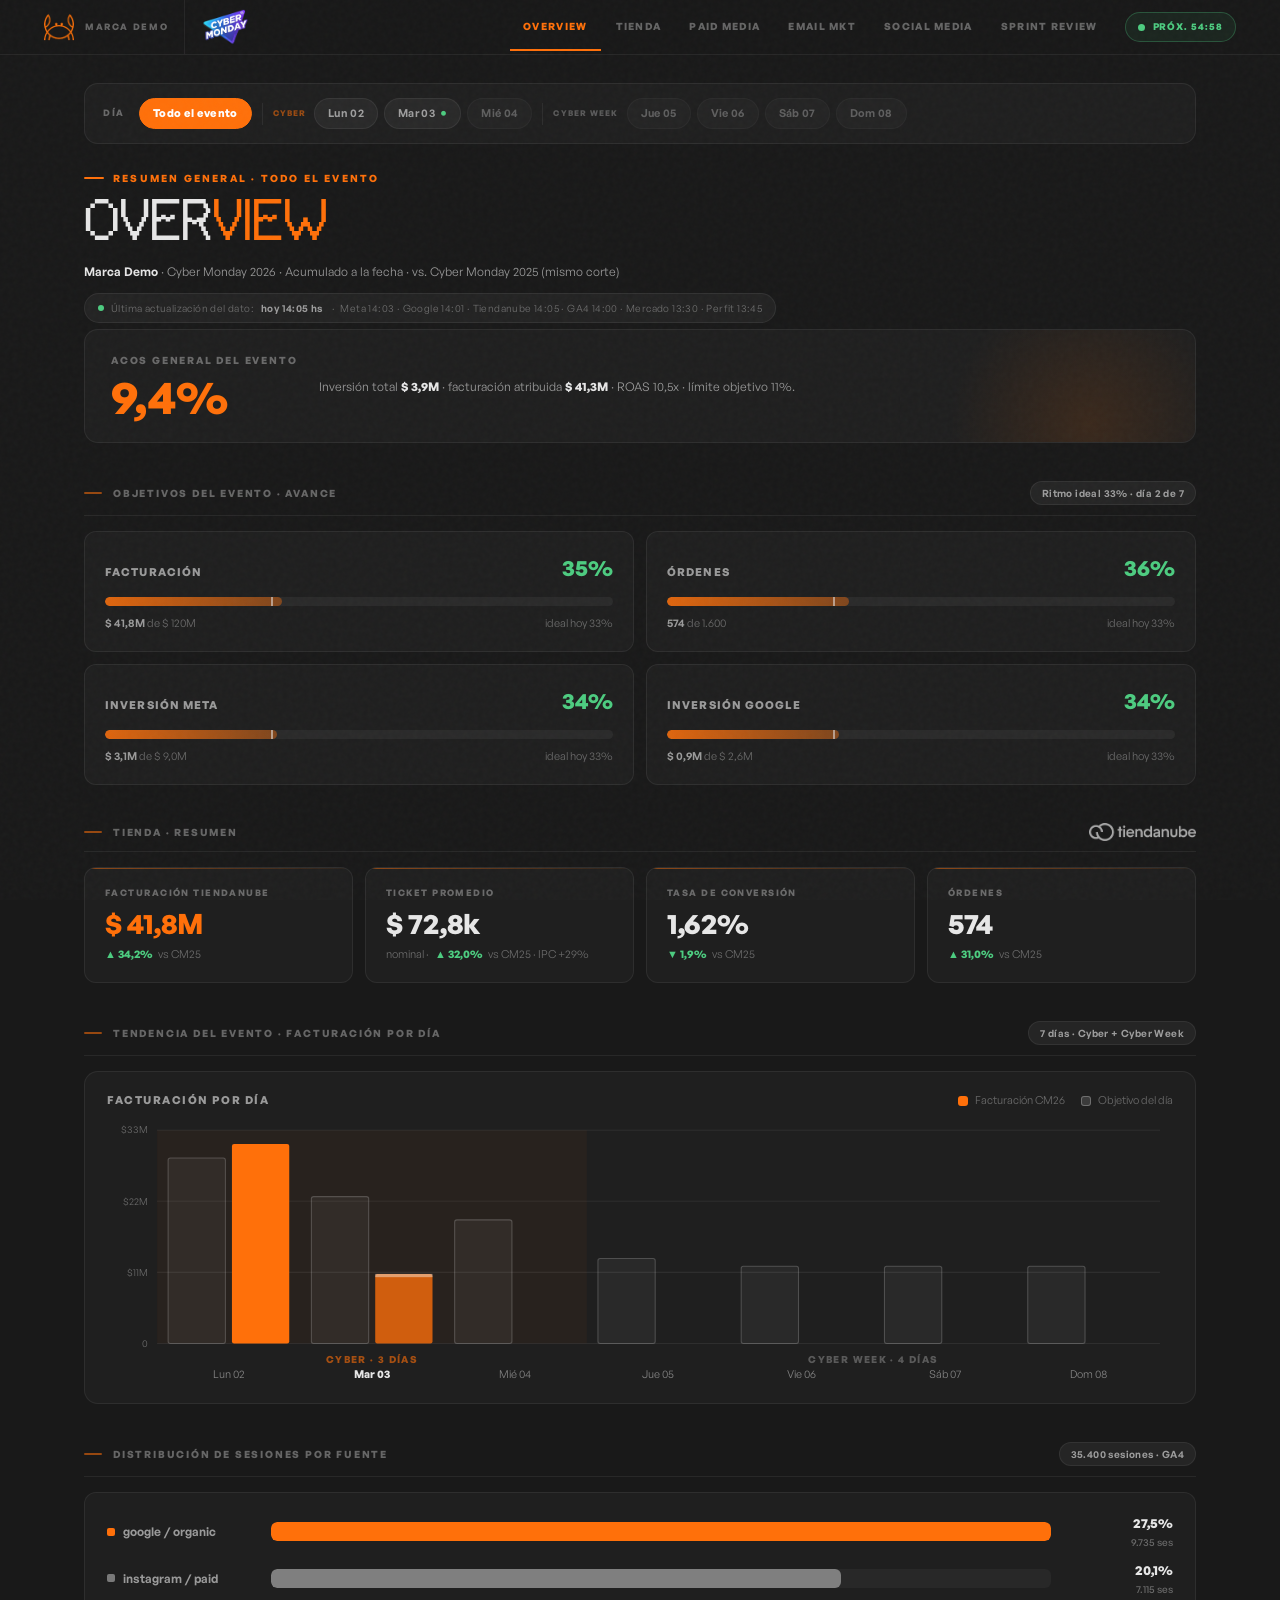
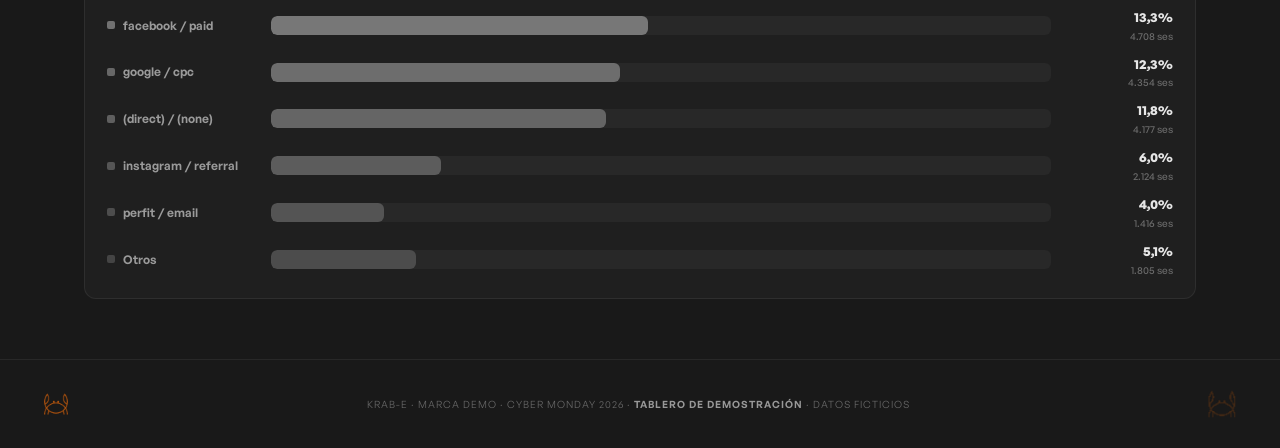
==== index.html @ 6b1a6560 "Ajustes: quitar Consultoria, ACOS como KPI principal en Overview y Tienda, posteos como cards tipo d" ====
<!DOCTYPE html>
<html lang="es">
<head>
<meta charset="UTF-8">
<meta name="viewport" content="width=device-width, initial-scale=1.0">
<title>Marca Demo · Cyber Monday 2026 · Krab-e</title>
<link rel="icon" type="image/png" sizes="32x32" href="[data-uri]">
<style>
@font-face{font-family:'General Sans';font-style:normal;font-weight:400;font-display:swap;src:url('[data-uri]') format('woff2');}
@font-face{font-family:'General Sans';font-style:normal;font-weight:500;font-display:swap;src:url('[data-uri]') format('woff2');}
@font-face{font-family:'General Sans';font-style:normal;font-weight:600;font-display:swap;src:url('[data-uri]') format('woff2');}
@font-face{font-family:'General Sans';font-style:normal;font-weight:700;font-display:swap;src:url('[data-uri]') format('woff2');}
@font-face{font-family:'Bitroad';src:url('[data-uri]') format('opentype');}
:root{
  --ke-bg:#191919; --ke-card:#1f1f1f; --ke-header:#2a2a2a;
  --ke-text:#e6e6e6; --ke-soft:rgba(230,230,230,.62); --ke-muted:rgba(230,230,230,.38);
  --ke-border:rgba(230,230,230,.07); --ke-orange:#ff700a;
  --ke-ok:#9dffbf; --ke-warn:#ffd88a; --ke-bad:#ffb0a0; --ke-green:#4dcc80;
  --ke-purple:#c084fc; --ke-blue:#4fa3ff; --ke-pink:#ff6eb4;
}
*{box-sizing:border-box;margin:0;padding:0}
body{background:var(--ke-bg);color:var(--ke-text);font-family:'General Sans',-apple-system,'Segoe UI',sans-serif;
  font-size:13px;line-height:1.6;-webkit-font-smoothing:antialiased}
body::after{content:'';position:fixed;inset:0;
  background-image:url("data:image/svg+xml,%3Csvg viewBox='0 0 200 200' xmlns='http://www.w3.org/2000/svg'%3E%3Cfilter id='n'%3E%3CfeTurbulence type='fractalNoise' baseFrequency='0.9' numOctaves='4' stitchTiles='stitch'/%3E%3C/filter%3E%3Crect width='100%25' height='100%25' filter='url(%23n)'/%3E%3C/svg%3E");
  opacity:.028;pointer-events:none;z-index:9999}
.num{font-family:'General Sans',sans-serif;font-weight:700;font-feature-settings:"tnum" 1;font-variant-numeric:tabular-nums;letter-spacing:-.01em}
.ke-wrap{max-width:1200px;margin:0 auto;padding:0 44px 48px}

/* NAV */
.ke-nav{position:sticky;top:0;z-index:100;background:rgba(25,25,25,.94);backdrop-filter:blur(14px);
  border-bottom:1px solid var(--ke-border);padding:0 44px;display:flex;align-items:center;gap:14px;flex-wrap:nowrap;overflow-x:auto;scrollbar-width:none}
.ke-nav::-webkit-scrollbar{display:none}
.navlogo{padding:12px 16px 12px 0;border-right:1px solid var(--ke-border);display:flex;align-items:center;gap:11px;flex-shrink:0}
.navlogo img{width:30px;height:30px;object-fit:contain}
.navlogo .navsub{font-size:9px;font-weight:700;letter-spacing:.18em;color:var(--ke-muted);text-transform:uppercase}
.cyberbadge{display:flex;align-items:center;flex-shrink:0;padding-left:4px}
.cyberbadge img{height:36px;width:auto;display:block}
.navspace{flex:1}
.tabbar{display:flex;gap:2px;flex-shrink:0}
.tab{font-size:10px;font-weight:700;letter-spacing:.13em;text-transform:uppercase;padding:16px 13px;cursor:pointer;color:var(--ke-muted);border-bottom:2.5px solid transparent;white-space:nowrap;transition:color .15s;background:none;border-top:none;border-left:none;border-right:none;font-family:inherit}
.tab:hover{color:var(--ke-text)}
.tab.on{color:var(--ke-orange);border-bottom-color:var(--ke-orange)}
.live{display:inline-flex;align-items:center;gap:8px;padding:6px 12px;border-radius:999px;background:rgba(77,204,128,.07);border:1px solid rgba(77,204,128,.28);font-size:9.5px;font-weight:700;letter-spacing:.1em;text-transform:uppercase;color:var(--ke-green);white-space:nowrap;flex-shrink:0}
.live i{width:7px;height:7px;border-radius:50%;background:var(--ke-green);box-shadow:0 0 0 0 rgba(77,204,128,.6);animation:pulse 2s infinite}
@keyframes pulse{0%{box-shadow:0 0 0 0 rgba(77,204,128,.55)}70%{box-shadow:0 0 0 7px rgba(77,204,128,0)}100%{box-shadow:0 0 0 0 rgba(77,204,128,0)}}

/* DAY FILTER */
.dayfilter{display:flex;align-items:center;gap:10px;flex-wrap:wrap;background:var(--ke-card);border:1px solid var(--ke-border);border-radius:14px;padding:14px 18px;margin:28px 0 8px}
.df-lbl{font-size:9px;font-weight:700;letter-spacing:.18em;text-transform:uppercase;color:var(--ke-muted);margin-right:4px}
.df-grp{display:flex;align-items:center;gap:6px}
.df-grp .gl{font-size:8px;font-weight:800;letter-spacing:.14em;text-transform:uppercase;color:rgba(255,112,10,.55);margin-right:2px}
.df-grp.week .gl{color:rgba(230,230,230,.3)}
.daypill{font-size:11px;font-weight:600;letter-spacing:.03em;padding:7px 13px;border-radius:999px;cursor:pointer;white-space:nowrap;
  background:rgba(230,230,230,.05);border:1px solid var(--ke-border);color:var(--ke-soft);transition:all .15s;font-family:inherit}
.daypill:hover{border-color:rgba(255,112,10,.35);color:var(--ke-text)}
.daypill.on{background:var(--ke-orange);border-color:var(--ke-orange);color:#fff;font-weight:700}
.daypill.future{opacity:.5}
.daypill.today::after{content:'•';color:var(--ke-green);margin-left:5px;font-size:14px;line-height:0}
.daypill.on.today::after{color:#fff}
.df-div{width:1px;height:22px;background:var(--ke-border);flex-shrink:0}

/* PAGE HEAD */
.phead{margin:26px 0 6px}
.eyebrow{font-size:10px;font-weight:700;letter-spacing:.22em;text-transform:uppercase;color:var(--ke-orange);display:flex;align-items:center;gap:9px;margin-bottom:12px}
.eyebrow::before{content:'';width:20px;height:2px;background:var(--ke-orange);border-radius:999px}
.ptitle{font-family:'Bitroad',sans-serif;font-weight:400;font-size:clamp(30px,4.4vw,52px);line-height:1;color:var(--ke-text);margin-bottom:12px}
.ptitle span{color:var(--ke-orange)}
.pctx{font-size:12px;color:var(--ke-soft);line-height:1.6}
.pctx b{color:var(--ke-text);font-weight:600}
.upd{display:inline-flex;align-items:center;gap:7px;margin-top:12px;padding:6px 13px;border-radius:999px;background:rgba(230,230,230,.05);border:1px solid var(--ke-border);font-size:10px;color:var(--ke-muted);letter-spacing:.04em}
.upd i{width:6px;height:6px;border-radius:50%;background:var(--ke-green);flex-shrink:0}
.upd b{color:var(--ke-soft);font-weight:600;font-variant-numeric:tabular-nums}

/* SECTION HEAD */
.sec{display:flex;align-items:center;gap:11px;margin:38px 0 15px;padding-bottom:10px;border-bottom:1px solid var(--ke-border)}
.sec .l{width:18px;height:2px;background:rgba(255,112,10,.55);border-radius:999px;flex-shrink:0}
.sec .l.r{background:var(--ke-bad)}
.sec .t{font-size:10px;font-weight:700;letter-spacing:.18em;text-transform:uppercase;color:var(--ke-muted);flex:1}
.pill{padding:3px 11px;border-radius:999px;font-size:10px;font-weight:600;letter-spacing:.04em;background:rgba(230,230,230,.06);color:var(--ke-soft);border:1px solid var(--ke-border);white-space:nowrap}
.srclogo{height:18px;width:auto;opacity:.9;flex-shrink:0;vertical-align:middle}
.srclogo.ml{height:26px}
.postsel{display:flex;align-items:center;gap:6px;flex-wrap:wrap;margin:0 0 12px;font-size:10px;font-weight:700;letter-spacing:.12em;text-transform:uppercase;color:var(--ke-muted)}
.postsel span{color:var(--ke-orange);margin-right:4px}
.pbtn{font-family:inherit;font-size:11px;font-weight:700;min-width:30px;height:28px;padding:0 8px;border-radius:7px;cursor:pointer;background:rgba(230,230,230,.05);border:1px solid var(--ke-border);color:var(--ke-soft);transition:all .15s}
.pbtn:hover{border-color:rgba(255,112,10,.35);color:var(--ke-text)}
.pbtn.on{background:var(--ke-orange);border-color:var(--ke-orange);color:#fff}

/* CHIPS */
.chip{display:inline-flex;align-items:center;font-size:10px;font-weight:700;letter-spacing:.06em;text-transform:uppercase;padding:2px 8px;border-radius:4px;border:1px solid;white-space:nowrap}
.c-ok{color:var(--ke-green);background:rgba(77,204,128,.08);border-color:rgba(77,204,128,.3)}
.c-warn{color:var(--ke-warn);background:rgba(255,216,138,.08);border-color:rgba(255,216,138,.3)}
.c-bad{color:var(--ke-bad);background:rgba(224,90,58,.1);border-color:rgba(224,90,58,.3)}
.c-acc{color:var(--ke-orange);background:rgba(255,112,10,.07);border-color:rgba(255,112,10,.25)}
.c-neu{color:var(--ke-muted);background:rgba(255,255,255,.04);border-color:var(--ke-border)}

/* KPI GRID */
.kgrid{display:grid;gap:12px;margin-bottom:12px}
.kg4{grid-template-columns:repeat(4,1fr)} .kg5{grid-template-columns:repeat(5,1fr)} .kg3{grid-template-columns:repeat(3,1fr)} .kg2{grid-template-columns:1fr 1fr}
.kc{background:var(--ke-card);border:1px solid var(--ke-border);border-radius:12px;padding:18px 20px;position:relative;overflow:hidden;min-height:104px}
.kc::before{content:'';position:absolute;top:0;left:0;right:0;height:1px;background:linear-gradient(90deg,rgba(255,112,10,.5),rgba(255,112,10,.04))}
.kc .kl{font-size:9px;font-weight:700;letter-spacing:.16em;text-transform:uppercase;color:var(--ke-muted);margin-bottom:10px}
.kc .kv{font-family:'General Sans';font-weight:700;font-variant-numeric:tabular-nums;letter-spacing:-.01em;font-size:clamp(22px,2.4vw,28px);line-height:1;color:var(--ke-text)}
.kc .kv.or{color:var(--ke-orange)}
.kc .ks{font-size:11px;color:var(--ke-muted);margin-top:8px;display:flex;align-items:center;gap:6px}
.delta{font-weight:700;font-variant-numeric:tabular-nums}
.delta.up{color:var(--ke-green)} .delta.dn{color:var(--ke-bad)}

/* BIG STAT */
.bigstat{display:flex;align-items:center;gap:22px;background:var(--ke-card);border:1px solid var(--ke-border);border-radius:14px;padding:22px 26px;margin-bottom:12px;position:relative;overflow:hidden}
.bigstat::before{content:'';position:absolute;top:-50%;right:-4%;width:300px;height:300px;border-radius:50%;background:radial-gradient(circle,rgba(255,112,10,.12),transparent 66%);pointer-events:none}
.bigstat .bv{font-family:'General Sans';font-weight:700;font-variant-numeric:tabular-nums;font-size:46px;line-height:1;color:var(--ke-orange)}
.bigstat .bl{font-size:10px;font-weight:700;letter-spacing:.18em;text-transform:uppercase;color:var(--ke-muted);margin-bottom:6px}
.bigstat .bd{font-size:12px;color:var(--ke-soft);line-height:1.6}

/* OBJETIVOS (progress) */
.obj{display:grid;grid-template-columns:repeat(2,1fr);gap:12px}
.objc{background:var(--ke-card);border:1px solid var(--ke-border);border-radius:12px;padding:18px 20px}
.objc .oh{display:flex;justify-content:space-between;align-items:baseline;margin-bottom:12px}
.objc .on{font-size:11px;font-weight:700;letter-spacing:.1em;text-transform:uppercase;color:var(--ke-soft)}
.objc .op{font-family:'General Sans';font-weight:700;font-variant-numeric:tabular-nums;font-size:22px;color:var(--ke-text)}
.objc .op.ok{color:var(--ke-green)}
.track{height:9px;background:rgba(255,255,255,.05);border-radius:999px;overflow:hidden;position:relative;margin-bottom:9px}
.track>.fill{height:100%;border-radius:999px;background:linear-gradient(90deg,rgba(255,112,10,.85),rgba(255,112,10,.4))}
.track>.ideal{position:absolute;top:-3px;bottom:-3px;width:2px;background:var(--ke-text);opacity:.55}
.objc .od{font-size:11px;color:var(--ke-muted);display:flex;justify-content:space-between;gap:10px}
.objc .od b{color:var(--ke-soft);font-weight:600}

/* CHART */
.chart{background:var(--ke-card);border:1px solid var(--ke-border);border-radius:14px;padding:20px 22px 16px;margin-bottom:12px}
.chart .ch{display:flex;justify-content:space-between;align-items:center;gap:12px;margin-bottom:6px;flex-wrap:wrap}
.chart .ct{font-size:11px;font-weight:700;letter-spacing:.14em;text-transform:uppercase;color:var(--ke-soft)}
.legend{display:flex;gap:16px;font-size:11px;color:var(--ke-muted);flex-wrap:wrap}
.legend span{display:inline-flex;align-items:center;gap:7px}.legend i{width:10px;height:10px;border-radius:3px}
svg.svg{width:100%;height:auto;display:block;overflow:visible}

/* FUNNEL */
.funnel{display:flex;flex-direction:column;gap:7px}
.fstep{display:grid;grid-template-columns:168px 1fr 150px;gap:14px;align-items:center}
.fstep .fn{font-size:12px;color:var(--ke-soft);font-weight:600}
.fstep .fn small{display:block;font-size:10px;color:var(--ke-muted);font-weight:500}
.fbar{height:34px;background:rgba(255,255,255,.03);border-radius:7px;overflow:hidden;position:relative}
.fbar>i{display:block;height:100%;border-radius:7px;background:linear-gradient(90deg,rgba(255,112,10,.8),rgba(255,112,10,.3));display:flex;align-items:center;padding-left:12px}
.fbar>i b{font-family:'General Sans';font-weight:700;font-variant-numeric:tabular-nums;font-size:13px;color:#fff}
.fstep .fr{text-align:right;font-size:11px;color:var(--ke-muted)}
.fstep .fr b{font-family:'General Sans';font-weight:700;font-variant-numeric:tabular-nums;color:var(--ke-text);font-size:14px;display:block}
.fstep .fr .drop{color:var(--ke-bad);font-size:10px}
@media(max-width:620px){.fstep{grid-template-columns:110px 1fr 84px;gap:8px}.fstep .fn{font-size:11px}}

/* MIX / GEO bars */
.bars{display:flex;flex-direction:column;gap:10px}
.brow{display:grid;grid-template-columns:150px 1fr 108px;gap:14px;align-items:center}
.brow .bl{font-size:12px;color:var(--ke-soft);font-weight:600;display:flex;align-items:center;gap:8px}
.brow .bl i{width:8px;height:8px;border-radius:2px;flex-shrink:0}
.bt{height:19px;background:rgba(255,255,255,.04);border-radius:6px;overflow:hidden}.bt>i{display:block;height:100%;border-radius:6px}
.brow .bv{text-align:right;font-family:'General Sans';font-weight:700;font-variant-numeric:tabular-nums;font-size:13px;color:var(--ke-text)}
.brow .bv small{display:block;color:var(--ke-muted);font-weight:500;font-size:10px}
@media(max-width:560px){.brow{grid-template-columns:116px 1fr 76px;gap:9px}}

/* TABLE */
.blk{background:var(--ke-card);border:1px solid var(--ke-border);border-radius:12px;overflow:hidden;margin-bottom:12px}
.blkh{display:flex;justify-content:space-between;align-items:center;gap:12px;padding:12px 20px;border-bottom:1px solid var(--ke-border);background:var(--ke-header)}
.blkt{font-size:10px;font-weight:700;letter-spacing:.14em;text-transform:uppercase;color:var(--ke-muted)}
.scroll{overflow-x:auto;-webkit-overflow-scrolling:touch}
table.t{width:100%;border-collapse:collapse;min-width:680px}
.t thead th{font-size:9px;font-weight:700;letter-spacing:.13em;text-transform:uppercase;color:var(--ke-muted);padding:11px 14px;text-align:left;border-bottom:1px solid var(--ke-border);background:var(--ke-header);white-space:nowrap}
.t thead th.n{text-align:right}
.t tbody td{padding:11px 14px;border-bottom:1px solid rgba(255,255,255,.035);font-size:13px;vertical-align:middle}
.t td.n{text-align:right;font-family:'General Sans';font-weight:600;font-variant-numeric:tabular-nums;letter-spacing:-.01em;font-size:13px;white-space:nowrap}
.t td.n.hi{color:var(--ke-orange)}
.t td.rk{font-family:'Bitroad';color:var(--ke-soft);width:30px}
.t tr.top td.rk{color:var(--ke-orange)}
.t td.nm{color:var(--ke-text);font-weight:600}
.t tbody tr:last-child td{border-bottom:none}
.t tbody tr:hover td{background:rgba(255,255,255,.014)}
.t tfoot td{padding:12px 14px;font-family:'General Sans';font-weight:700;font-variant-numeric:tabular-nums;font-size:13px;background:rgba(230,230,230,.025);border-top:1px solid rgba(230,230,230,.09)}
.t tfoot td.lbl{font-size:10px;font-weight:700;letter-spacing:.12em;text-transform:uppercase;color:var(--ke-muted)}

/* ADS */
.ads{display:flex;flex-direction:column;gap:8px}
.ad{background:var(--ke-card);border:1px solid var(--ke-border);border-radius:12px;padding:16px 18px}
.ad.top{border-color:rgba(255,112,10,.3)}
.adh{display:flex;align-items:center;gap:12px;margin-bottom:14px}
.adn{font-family:'Bitroad';font-size:16px;color:var(--ke-soft);width:34px;height:34px;display:flex;align-items:center;justify-content:center;background:rgba(230,230,230,.05);border:1px solid var(--ke-border);border-radius:8px;flex-shrink:0}
.ad.top .adn{color:var(--ke-orange);background:rgba(255,112,10,.07);border-color:rgba(255,112,10,.2)}
.adt{flex:1;min-width:0}.adt b{font-size:13px;font-weight:600;color:var(--ke-text);display:block}.adt span{font-size:10px;font-weight:700;letter-spacing:.1em;text-transform:uppercase;color:var(--ke-muted)}
.admetrics{display:grid;grid-template-columns:repeat(5,1fr);gap:1px;background:var(--ke-border);border-radius:8px;overflow:hidden}
.adm{background:var(--ke-card);padding:11px 12px}
.adm .ml{font-size:8.5px;font-weight:700;letter-spacing:.1em;text-transform:uppercase;color:var(--ke-muted);margin-bottom:5px}
.adm .mv{font-family:'General Sans';font-weight:700;font-variant-numeric:tabular-nums;font-size:15px;color:var(--ke-text)}
.adm .mv.hi{color:var(--ke-orange)}
@media(max-width:720px){.admetrics{grid-template-columns:repeat(3,1fr)}}
.thumb{border-radius:8px;overflow:hidden;display:block;flex-shrink:0;border:1px solid rgba(230,230,230,.12)}
.adh .thumb{border-radius:9px}
.tcell{width:56px;padding:7px 0 7px 14px}.tcell .thumb{border-radius:7px}

/* SPRINT REVIEW */
.corte{background:var(--ke-card);border:1px solid var(--ke-border);border-radius:12px;padding:16px 20px;margin-bottom:8px}
.corte.empty-c{opacity:.55}
.corteh{display:flex;align-items:center;gap:11px;margin-bottom:2px}
.corteh .hh{font-family:'Bitroad';font-size:13px;color:var(--ke-muted);background:rgba(230,230,230,.05);border:1px solid var(--ke-border);border-radius:7px;padding:4px 10px}
.corteh .cortet{font-size:11px;font-weight:700;letter-spacing:.08em;text-transform:uppercase;color:var(--ke-soft)}
.ac-item{padding:13px 16px;background:rgba(255,255,255,.015);border:1px solid var(--ke-border);border-radius:9px;margin-top:9px}
.ac-item .area{display:inline-flex;font-size:9px;font-weight:700;letter-spacing:.1em;text-transform:uppercase;color:var(--ke-orange);background:rgba(255,112,10,.07);border:1px solid rgba(255,112,10,.2);padding:2px 8px;border-radius:4px;margin-bottom:9px}
.ac-item .ln{font-size:12.5px;color:rgba(230,230,230,.66);line-height:1.6;margin-bottom:3px}
.ac-item .ln b{color:var(--ke-text);font-weight:600}
.corte .none{font-size:12px;color:var(--ke-muted);display:flex;align-items:center;gap:8px;padding:5px 0 2px}

/* NOTE / ACCIONABLES */
.note{background:var(--ke-card);border:1px solid var(--ke-border);border-left:2px solid rgba(255,112,10,.5);border-radius:0 10px 10px 0;padding:15px 20px;margin-bottom:10px;display:flex;gap:14px;align-items:flex-start}
.note .ni{font-family:'Bitroad';font-size:13px;color:var(--ke-soft);flex-shrink:0;width:22px;text-align:center}
.note p{font-size:13px;color:rgba(230,230,230,.7);line-height:1.7}.note strong{color:var(--ke-text);font-weight:600}
.acc{display:grid;grid-template-columns:1fr 1fr;gap:12px}
.accc{background:var(--ke-card);border:1px solid var(--ke-border);border-radius:12px;padding:18px 20px}
.accc .at{font-size:9px;font-weight:700;letter-spacing:.14em;text-transform:uppercase;color:var(--ke-orange);margin-bottom:12px;display:flex;align-items:center;gap:8px}
.accc .arow{margin-bottom:11px}.accc .arow:last-child{margin-bottom:0}
.accc .al{font-size:8.5px;font-weight:700;letter-spacing:.12em;text-transform:uppercase;color:var(--ke-muted);margin-bottom:3px}
.accc .av{font-size:12.5px;color:var(--ke-soft);line-height:1.55}.accc .av b{color:var(--ke-text);font-weight:600}

/* EMPTY STATE */
.empty{background:var(--ke-card);border:1px dashed var(--ke-border);border-radius:14px;padding:46px 30px;text-align:center;margin-bottom:12px}
.empty .ei{font-size:30px;margin-bottom:12px;opacity:.5}
.empty h4{font-family:'Bitroad';font-weight:400;font-size:19px;color:var(--ke-soft);margin-bottom:8px}
.empty p{font-size:12.5px;color:var(--ke-muted);max-width:420px;margin:0 auto;line-height:1.6}

/* SOURCES panel */
.srcs{display:grid;grid-template-columns:repeat(3,1fr);gap:1px;background:var(--ke-border);border:1px solid var(--ke-border);border-radius:12px;overflow:hidden;margin-bottom:12px}
.src{background:var(--ke-card);padding:14px 16px;display:flex;align-items:center;gap:10px}
.src i{width:7px;height:7px;border-radius:50%;background:var(--ke-green);flex-shrink:0}
.src .sn{font-size:10px;font-weight:700;letter-spacing:.08em;text-transform:uppercase;color:var(--ke-soft);flex:1}
.src .st{font-family:'General Sans';font-weight:700;font-variant-numeric:tabular-nums;font-size:12px;color:var(--ke-text)}
@media(max-width:620px){.srcs{grid-template-columns:1fr 1fr}}

/* FOOTER */
.foot{padding:30px 44px;border-top:1px solid var(--ke-border);display:flex;justify-content:space-between;align-items:center;gap:16px;font-size:10px;color:var(--ke-muted);letter-spacing:.1em;text-transform:uppercase}
.foot b{color:var(--ke-soft);font-weight:600}

.hidden{display:none!important}
@media(max-width:960px){
  .ke-wrap{padding:0 18px 36px}.ke-nav{padding:0 14px}.foot{padding:24px 18px}
  .kg4,.kg5{grid-template-columns:1fr 1fr}.kg3{grid-template-columns:1fr}.obj{grid-template-columns:1fr}.acc{grid-template-columns:1fr}
  .bigstat{flex-direction:column;align-items:flex-start;gap:10px}
}
@media(max-width:560px){.kg4,.kg5,.kg2{grid-template-columns:1fr}.srcs{grid-template-columns:1fr}}
@media(prefers-reduced-motion:reduce){*{animation:none!important;transition:none!important}}
</style>
</head>
<body>
<nav class="ke-nav">
  <div class="navlogo"><img src="[data-uri]" alt="Krab-e"><span class="navsub">Marca Demo</span></div>
  <div class="cyberbadge"><img src="[data-uri]" alt="Cyber Monday"></div>
  <div class="navspace"></div>
  <div class="tabbar" id="tabbar"></div>
  <div class="live"><i></i><span id="liveTs">14:05</span></div>
</nav>

<div class="ke-wrap">
  <!-- DAY FILTER -->
  <div class="dayfilter" id="dayfilter"></div>
  <!-- PAGE HEAD -->
  <div class="phead">
    <div class="eyebrow" id="eyebrow">Resumen general</div>
    <h1 class="ptitle" id="ptitle">OVER<span>VIEW</span></h1>
    <div class="pctx" id="pctx"></div>
    <div class="upd" id="upd"></div>
  </div>
  <!-- TAB CONTENT -->
  <div id="content"></div>
</div>

<footer class="foot">
  <img src="[data-uri]" alt="" style="width:24px;height:24px;object-fit:contain;opacity:.65">
  <div>Krab-e · Marca Demo · Cyber Monday 2026 · <b>Tablero de demostración</b> · datos ficticios</div>
  <img src="[data-uri]" alt="" style="width:28px;height:28px;object-fit:contain;opacity:.18">
</footer>

<script>
/* ============ FORMATO ============ */
const nf=(n,d=0)=>(+n).toLocaleString('es-AR',{minimumFractionDigits:d,maximumFractionDigits:d});
const M=n=>'$ '+nf(n, n<10?1:(n<100?1:0))+'M';
const K=n=>'$ '+nf(n,1)+'k';
const pc=(n,d=1)=>nf(n,d)+'%';
const dlt=(v,inv=false)=>{const up=inv?v<0:v>0;const ar=v>0?'▲':'▼';return `<span class="delta ${(inv?v<0:v>0)?'up':'dn'}">${ar} ${nf(Math.abs(v),1)}%</span>`;};

/* ============ DÍAS DEL EVENTO ============ */
const DAYS=[
  {k:'d1',dow:'Lun',dm:'02',core:1,avail:'full'},
  {k:'d2',dow:'Mar',dm:'03',core:1,avail:'today'},
  {k:'d3',dow:'Mié',dm:'04',core:1,avail:'future'},
  {k:'d4',dow:'Jue',dm:'05',core:0,avail:'future'},
  {k:'d5',dow:'Vie',dm:'06',core:0,avail:'future'},
  {k:'d6',dow:'Sáb',dm:'07',core:0,avail:'future'},
  {k:'d7',dow:'Dom',dm:'08',core:0,avail:'future'}
];
const OBJ_RITMO=0.326; // fracción ideal del evento ya transcurrida (día 2, 14hs)

/* ============ DATOS (ficticios) ============ */
/* contextos: all = acumulado a la fecha · d1 = Lun 02 completo · d2 = Mar 03 hasta 14hs */
const CTX={
  all:{label:'Acumulado a la fecha', k:1,
    head:{fact:41.8,ord:574,ticket:72.8,cvr:1.62,ses:35400,usr:31800,invMeta:3.05,invGoogle:0.88,acos:9.4,
          cpcGoogle:0.21,cpm:5.4,factMeta:34.1,factGoogle:7.2,cpaMeta:6.3,cpaGoogle:8.3,acosMeta:9.4,acosGoogle:12.9,
          meliFact:11.8,meliRoas:8.1,meliAcos:12.4,meliVis:58400,meliCvr:3.4,
          alc:684200,inter:31900,er:4.1,seg:1240,orgFact:6.2,
          mailFact:4.8,mailPct:9.2,mailOr:24.1,mailCtr:2.1,mailEnv:9,mailCont:48200},
    deltas:{fact:+34.2,ticket:+2.5,cvr:-1.9,ord:+31.0}},
  d1:{label:'Lunes 02/11 · día completo', k:0.74,
    head:{fact:31.0,ord:426,ticket:72.8,cvr:1.74,ses:26200,usr:23500,invMeta:2.10,invGoogle:0.60,acos:9.1,
          cpcGoogle:0.20,cpm:5.3,factMeta:25.6,factGoogle:5.2,cpaMeta:6.1,cpaGoogle:8.0,acosMeta:9.1,acosGoogle:12.5,
          meliFact:8.4,meliRoas:8.4,meliAcos:12.1,meliVis:41800,meliCvr:3.5,
          alc:468000,inter:22100,er:4.2,seg:820,orgFact:4.4,
          mailFact:3.1,mailPct:9.0,mailOr:24.6,mailCtr:2.2,mailEnv:5,mailCont:48200},
    deltas:{fact:+41.0,ticket:+3.1,cvr:-1.1,ord:+37.0}},
  d2:{label:'Martes 03/11 · hasta las 14:00 hs (en curso)', k:0.26,
    head:{fact:10.8,ord:148,ticket:73.0,cvr:1.55,ses:9200,usr:8300,invMeta:0.95,invGoogle:0.28,acos:9.9,
          cpcGoogle:0.22,cpm:5.6,factMeta:8.5,factGoogle:2.0,cpaMeta:6.5,cpaGoogle:8.7,acosMeta:9.9,acosGoogle:13.4,
          meliFact:3.4,meliRoas:7.6,meliAcos:12.9,meliVis:16600,meliCvr:3.2,
          alc:216200,inter:9800,er:4.0,seg:420,orgFact:1.8,
          mailFact:1.7,mailPct:9.4,mailOr:23.4,mailCtr:2.0,mailEnv:4,mailCont:48200},
    deltas:{fact:+28.0,ticket:+1.9,cvr:-2.6,ord:+24.0}}
};
/* objetivos del evento (imaginarios) */
const OBJ={fact:120,ord:1600,invMeta:9.0,invGoogle:2.6};

/* funnel base (contexto all) */
const FUNNEL=[['Sesiones',35400,100],['Vieron producto',24780,70.0],['Agregaron al carrito',6372,18.0],['Iniciaron checkout',1593,4.5],['Compraron',574,1.62]];
/* productos más vistos (demo · sin copys) */
const PRODV=[['Serum Vitamina C 30ml',4820,1180,196,8.9],['Kit Skincare Noche',3640,720,98,6.4],['Protector Solar FPS50',3110,540,174,5.1],['Base Matte Larga Duración',2780,430,131,4.2],['Máscara Pestañas Volumen',2540,610,245,3.3]];
/* geolocalización */
const GEO=[['CABA',9560,184,13.8,33.0],['GBA',8100,142,9.6,23.0],['Córdoba',4250,68,5.0,12.0],['Santa Fe',3540,54,4.2,10.0],['Mendoza',2120,31,2.5,6.0],['Resto del país',7830,95,6.7,16.0]];
/* fuentes de usuarios (GA4) */
const SRC=[['google / organic',27.5],['instagram / paid',20.1],['facebook / paid',13.3],['google / cpc',12.3],['(direct) / (none)',11.8],['instagram / referral',6.0],['perfit / email',4.0],['Otros',5.1]];
/* mejores anuncios (anonimizados · sin copy/creativo) */
const ADS=[
  {fmt:'Advantage+ · Imagen',impr:172418,cpm:5.6,ctr:1.2,vis:2143,cv:455,comp:196,val:13.2,acos:7.4},
  {fmt:'DPA Catálogo',impr:159862,cpm:5.4,ctr:1.3,vis:2116,cv:406,comp:126,val:8.3,acos:10.4},
  {fmt:'Video 15s · Reel',impr:133173,cpm:5.1,ctr:1.3,vis:1789,cv:382,comp:115,val:7.5,acos:9.2},
  {fmt:'Carrusel · Colección',impr:117401,cpm:5.2,ctr:1.3,vis:1532,cv:396,comp:109,val:7.3,acos:8.3},
  {fmt:'Retargeting · Carrito',impr:69940,cpm:5.6,ctr:1.3,vis:929,cv:420,comp:93,val:6.2,acos:6.3}
];
/* fuentes del dato · última actualización */
const UPDS=[['Meta Ads','14:03'],['Google Ads','14:01'],['Tiendanube','14:05'],['GA4 · Analytics','14:00'],['Mercado Ads','13:30'],['Perfit · Email','13:45']];

/* thumbnails placeholder (creativo anonimizado · sin creativo real) */
const THG=[['#2b2142','#6a35b8'],['#0f2a3a','#1f6a92'],['#2a1a0e','#9a4a12'],['#10281b','#1f7a46'],['#2a1020','#92245a'],['#1a2340','#3a5bd0']];
const GLY={
 image:'<rect x="4" y="5" width="16" height="12" rx="2" fill="none" stroke="#fff" stroke-width="1.6" opacity=".72"/><circle cx="9" cy="10" r="1.8" fill="#fff" opacity=".72"/><path d="M5 16l4-4 3 2.5 3-3 4 4.5" fill="none" stroke="#fff" stroke-width="1.6" opacity=".72"/>',
 video:'<circle cx="12" cy="11" r="7" fill="none" stroke="#fff" stroke-width="1.6" opacity=".7"/><path d="M10 8l5 3-5 3z" fill="#fff" opacity=".85"/>',
 carousel:'<rect x="6" y="5" width="11" height="12" rx="2" fill="#fff" opacity=".16"/><rect x="6" y="5" width="11" height="12" rx="2" fill="none" stroke="#fff" stroke-width="1.4" opacity=".6"/><path d="M3 7v8M20 7v8" stroke="#fff" stroke-width="1.4" opacity=".4"/>',
 ml:'<rect x="4" y="4" width="16" height="16" rx="2.5" fill="#fff" opacity=".14"/><path d="M8 12h8M8 15h5" stroke="#fff" stroke-width="1.6" opacity=".7"/><circle cx="8" cy="8.5" r="1.4" fill="#fff" opacity=".7"/>'
};
function thumb(seed,kind,size){const g=THG[((seed%THG.length)+THG.length)%THG.length],id='tg'+seed+'_'+kind;
 return `<svg class="thumb" viewBox="0 0 24 24" style="width:${size}px;height:${size}px"><defs><linearGradient id="${id}" x1="0" y1="0" x2="1" y2="1"><stop offset="0" stop-color="${g[0]}"/><stop offset="1" stop-color="${g[1]}"/></linearGradient></defs><rect width="24" height="24" fill="url(#${id})"/><circle cx="18" cy="6" r="6.5" fill="#fff" opacity=".06"/>${GLY[kind]||GLY.image}</svg>`;}
const kindOf=f=>/video|reel/i.test(f)?'video':/carru|cat[aá]logo|dpa|colecci/i.test(f)?'carousel':/histor/i.test(f)?'video':'image';

/* sprint review · por día y corte horario (puede haber o no accionables) */
const SPRINT={
 d1:[
  {h:10,items:[]},
  {h:14,items:[{a:'Paid Media',s:'Advantage+ sostuvo el ROAS por encima de 11.',ac:'Escalar 20% el presupuesto de la campaña de promo.',im:'+8% de facturación con el mismo ACOS.'}]},
  {h:18,items:[{a:'Tienda',s:'Caída fuerte entre ver producto y agregar al carrito.',ac:'Sumar reviews, stock visible y cuotas en la ficha de producto.',im:'+3 pp de tasa de add-to-cart.'}]},
  {h:22,items:[{a:'Email',s:'El envío de apertura del Cyber explicó el 40% de la facturación atribuida.',ac:'Programar un reenvío a no-abridores a las 19 hs con asunto nuevo.',im:'+0,6 M de facturación atribuida.'}]}
 ],
 d2:[
  {h:10,items:[]},
  {h:14,items:[
    {a:'Paid · Google',s:'El costo por compra subió por competencia en genéricas del Cyber.',ac:'Pausar keywords con CPA > 2x promedio y reforzar PMax con señales.',im:'-12% en el CPA de Google.'},
    {a:'Social Media',s:'Los reels de urgencia duplican el engagement promedio.',ac:'Historias con cuenta regresiva entre las 20 y las 23 hs.',im:'+ alcance orgánico en el pico de la noche.'}
  ]}
 ]
};

/* GA4 · páginas más visitadas */
const PAGES=[['/ · Home',18420],['/cyber · Landing del evento',12640],['/productos · Listado',9870],['/p/serum-vitamina-c',5210],['/p/kit-skincare',3980],['/checkout',2130]];
function pagesRows(k){const mx=Math.max(...PAGES.map(p=>p[1]));
  return PAGES.map((p,i)=>{const col=i===0?'var(--ke-orange)':`rgba(230,230,230,${0.5-i*0.055})`;const v=sc(p[1],k);
    return `<div class="brow"><div class="bl"><i style="background:${col}"></i>${p[0]}</div><div class="bt"><i style="width:${p[1]/mx*100}%;background:${col}"></i></div><div class="bv">${nf(v)}<small>vistas</small></div></div>`;}).join('');}

/* productos más vendidos */
const PRODSOLD=[['Serum Vitamina C 30ml',2120,8.9,13.5],['Kit Skincare Noche',980,6.4,9.7],['Protector Solar FPS50',1740,5.1,7.8],['Base Matte Larga Duración',1310,4.2,6.4],['Máscara Pestañas Volumen',2450,3.3,5.0]];

/* mejores posteos · cards tipo demo (selección de 5 a 10) */
const POSTS=[
 ['Reel',128400,8900,6.9,1820,940],
 ['Carrusel',96200,5100,5.3,1240,520],
 ['Reel',84100,4200,5.0,980,610],
 ['Reel',58300,3100,5.3,760,430],
 ['Historia',61800,2600,4.2,120,180],
 ['Carrusel',52700,2400,4.6,690,310],
 ['Reel',44200,2050,4.6,610,350],
 ['Posteo',48900,1900,3.9,540,220],
 ['Carrusel',39800,1500,3.8,420,190],
 ['Historia',35600,1400,3.9,90,140]
];
function postCard(p,i,D){const [fmt,alc,inter,er,guard,comp]=p;
  return `<div class="ad ${i===0?'top':''}"><div class="adh"><div class="adn">${i+1}</div>${thumb(i+20,kindOf(fmt),52)}
    <div class="adt"><b>Posteo demo #${i+1}</b><span>${fmt}</span></div>${i===0?'<span class="chip c-acc">Top por interacciones</span>':''}</div>
    <div class="admetrics">
      <div class="adm"><div class="ml">Alcance</div><div class="mv">${nf(sc(alc,D.k))}</div></div>
      <div class="adm"><div class="ml">Interacciones</div><div class="mv hi">${nf(sc(inter,D.k))}</div></div>
      <div class="adm"><div class="ml">ER</div><div class="mv">${pc(er)}</div></div>
      <div class="adm"><div class="ml">Guardados</div><div class="mv">${nf(sc(guard,D.k))}</div></div>
      <div class="adm"><div class="ml">Compartidos</div><div class="mv">${nf(sc(comp,D.k))}</div></div>
    </div></div>`;}

/* sprint review por área (accionables de corto plazo) */
const AREASPR={
 consul:[
  {d:'Hoy · 03 Nov',s:'Las publicaciones con Ads concentran el 42% de la facturación con ACOS 12,4%.',ac:'Subir la puja en las 3 publicaciones Top y pausar las de ACOS > 20%.',im:'+6% de ventas con el mismo presupuesto.'},
  {d:'Ayer · 02 Nov',s:'La reputación quedó en verde y el tiempo de respuesta bajó a 2 hs.',ac:'Sostener respuestas < 4 hs durante los picos de 20 a 23 hs.',im:'Mantener la posición en la búsqueda de Meli.'}
 ],
 social:[
  {d:'Hoy · 03 Nov',s:'Los reels de urgencia duplican el engagement promedio.',ac:'Dos historias con cuenta regresiva entre las 20 y las 23 hs.',im:'+ alcance orgánico en el pico de la noche.'},
  {d:'Ayer · 02 Nov',s:'El carrusel de beneficios del Cyber fue el posteo más guardado.',ac:'Reversionar como reel con el top 3 de productos.',im:'+ guardados y tráfico a la tienda.'}
 ],
 email:[
  {d:'Hoy · 03 Nov',s:'La campaña de apertura explicó el 40% de la facturación atribuida.',ac:'Reenvío a no-abridores a las 19 hs con asunto nuevo.',im:'+0,6 M de facturación atribuida.'},
  {d:'Ayer · 02 Nov',s:'La atribución a email (9,2%) viene por debajo del objetivo de 12%.',ac:'Sumar un flujo de carrito abandonado con cupón del Cyber.',im:'+2 pp de atribución a email.'}
 ]
};
function areaSprint(area){const items=AREASPR[area]||[];
  return `<div class="sec"><div class="l"></div><span class="t">Sprint review del área · últimos cortes</span><span class="pill">Accionables de corto plazo</span></div>
  <div class="acc">${items.map(it=>`<div class="accc"><div class="at">● ${it.d}</div>
    <div class="arow"><div class="al">Estatus</div><div class="av">${it.s}</div></div>
    <div class="arow"><div class="al">Accionable</div><div class="av">${it.ac}</div></div>
    <div class="arow"><div class="al">Impacto esperado</div><div class="av">${it.im}</div></div></div>`).join('')}</div>`;}

/* ============ ESTADO ============ */
const state={tab:'overview',day:'all',postsN:5};
const TABS=[['overview','Overview'],['tienda','Tienda'],['paid','Paid Media'],['email','Email Mkt'],['social','Social Media'],['sprint','Sprint Review']];
const TITLES={overview:['Resumen general','OVER<span>VIEW</span>'],sprint:['Sprint review por corte','SPRINT <span>REVIEW</span>'],tienda:['Comportamiento de tienda','TIEN<span>DA</span>'],paid:['Pauta','PAID <span>MEDIA</span>'],consul:['Mercado Libre','CONSUL<span>TORÍA</span>'],social:['Redes sociales','SOCIAL <span>MEDIA</span>'],email:['Email marketing','E<span>MAIL</span>']};

/* ============ HELPERS ============ */
function dayState(){ // devuelve el contexto de datos para el día elegido
  if(state.day==='all') return {...CTX.all, avail:true, dayLabel:'Todo el evento'};
  const d=DAYS.find(x=>x.k===state.day);
  if(d.avail==='full') return {...CTX.d1, avail:true, dayLabel:`${d.dow} ${d.dm}/11`};
  if(d.avail==='today') return {...CTX.d2, avail:true, today:true, dayLabel:`${d.dow} ${d.dm}/11`};
  return {avail:false, future:true, dayLabel:`${d.dow} ${d.dm}/11`, dm:d.dm, dow:d.dow, core:d.core};
}
const sc=(n,k)=>Math.round(n*k); // escala un conteo por el factor del día

/* ============ RENDER NAV + FILTRO ============ */
document.getElementById('tabbar').innerHTML=TABS.map(t=>`<button class="tab" data-tab="${t[0]}">${t[1]}</button>`).join('');
(function(){
  const core=DAYS.filter(d=>d.core).map(dp).join('');
  const week=DAYS.filter(d=>!d.core).map(dp).join('');
  function dp(d){const fut=d.avail==='future'?' future':'';const td=d.avail==='today'?' today':'';return `<button class="daypill${fut}${td}" data-day="${d.k}">${d.dow} ${d.dm}</button>`;}
  document.getElementById('dayfilter').innerHTML=
    `<span class="df-lbl">Día</span>`+
    `<button class="daypill" data-day="all">Todo el evento</button>`+
    `<div class="df-div"></div>`+
    `<div class="df-grp"><span class="gl">Cyber</span>${core}</div>`+
    `<div class="df-div"></div>`+
    `<div class="df-grp week"><span class="gl">Cyber Week</span>${week}</div>`;
})();

/* ============ RENDER PAGE HEAD ============ */
function head(){
  const D=dayState();
  document.getElementById('eyebrow').textContent=TITLES[state.tab][0]+' · '+D.dayLabel;
  document.getElementById('ptitle').innerHTML=TITLES[state.tab][1];
  const comp = state.day==='all'?'vs. Cyber Monday 2025 (mismo corte)':'vs. Cyber Monday 2025 (mismo día)';
  document.getElementById('pctx').innerHTML=`<b>Marca Demo</b> · Cyber Monday 2026 · ${D.future?('día aún no transcurrido · comienza el '+D.dm+'/11'):D.label} · ${comp}`;
  const src=UPDS.map(u=>`${u[0].split(' ')[0]} ${u[1]}`).join(' · ');
  document.getElementById('upd').innerHTML=`<i></i>Última actualización del dato: <b>hoy 14:05 hs</b> &nbsp;·&nbsp; ${src}`;
}

/* ============ RENDER CONTENT ============ */
function render(){
  document.querySelectorAll('.tab').forEach(b=>b.classList.toggle('on',b.dataset.tab===state.tab));
  document.querySelectorAll('.daypill').forEach(b=>b.classList.toggle('on',b.dataset.day===state.day));
  head();
  const D=dayState();
  const el=document.getElementById('content');
  if(D.future){el.innerHTML=emptyTab(D);return;}
  el.innerHTML=({overview:ovTab,sprint:spTab,tienda:tiTab,paid:paTab,social:soTab,email:emTab})[state.tab](D);
  drawCharts(D);
}
function emptyTab(D){return `<div class="empty"><div class="ei">🕓</div><h4>${D.dow} ${D.dm}/11 — este día todavía no transcurrió</h4>
  <p>El evento se actualiza cada hora. Los datos de este día van a aparecer cuando arranque el <b style="color:var(--ke-soft)">${D.dm}/11</b>. Mientras tanto podés ver el acumulado en <b style="color:var(--ke-orange)">Todo el evento</b> o los días ya corridos.</p></div>`;}

/* ---- KPI card helper ---- */
function kc(l,v,s,or){return `<div class="kc"><div class="kl">${l}</div><div class="kv ${or?'or':''}">${v}</div><div class="ks">${s||''}</div></div>`;}

/* ---- SPRINT REVIEW (por día y corte horario) ---- */
function spTab(D){
  const ALLH=[['10','10:00'],['14','14:00'],['18','18:00'],['22','22:00']];
  let days;
  if(state.day==='all') days=[['d1','Lunes 02/11 · día completo',4],['d2','Martes 03/11 · hoy, hasta las 14hs',2]];
  else if(state.day==='d1') days=[['d1','Lunes 02/11 · día completo',4]];
  else days=[['d2','Martes 03/11 · hoy, hasta las 14hs',2]];
  let totAcc=0;
  const body=days.map(([dk,dl,hap])=>{
    const cortes=SPRINT[dk]||[];
    const rows=ALLH.map((hh,idx)=>{
      const happened=(idx+1)<=hap;
      if(!happened) return `<div class="corte empty-c"><div class="corteh"><span class="hh">${hh[1]}</span><span class="cortet">Corte de las ${hh[1]} hs</span><span class="chip c-neu" style="margin-left:auto">Pendiente</span></div><div class="none">◦ El corte todavía no ocurrió.</div></div>`;
      const c=cortes.find(x=>String(x.h)===hh[0]); const items=c?c.items:[];
      totAcc+=items.length;
      const chip=items.length?`<span class="chip c-acc" style="margin-left:auto">${items.length} accionable${items.length>1?'s':''}</span>`:`<span class="chip c-neu" style="margin-left:auto">Sin accionables</span>`;
      const inner=items.length?items.map(it=>`<div class="ac-item"><span class="area">${it.a}</span><div class="ln"><b>Estatus.</b> ${it.s}</div><div class="ln"><b>Accionable.</b> ${it.ac}</div><div class="ln"><b>Impacto esperado.</b> ${it.im}</div></div>`).join(''):`<div class="none">✓ Sin accionables en este corte · todo dentro de lo esperado.</div>`;
      return `<div class="corte"><div class="corteh"><span class="hh">${hh[1]}</span><span class="cortet">Corte de las ${hh[1]} hs</span>${chip}</div>${inner}</div>`;
    }).join('');
    return `<div class="sec"><div class="l"></div><span class="t">${dl}</span><span class="pill">Sprint review del día</span></div>${rows}`;
  }).join('');
  const intro=`<div class="note"><div class="ni">i</div><p>El <strong>sprint review se arma por día y por corte horario</strong> (10, 14, 18 y 22 hs). En un evento puede haber o no accionables en cada corte: cuando el corte viene dentro de lo esperado se registra <strong>sin accionables</strong>.${state.day==='all'?` En lo que va del evento se registraron <strong>${totAcc} accionables</strong>.`:''}</p></div>`;
  return intro+body;
}

/* ---- OVERVIEW ---- */
function ovTab(D){
  const h=D.head, d=D.deltas;
  const avFact=h.fact/OBJ.fact*100, avOrd=h.ord/OBJ.ord*100, avM=h.invMeta/OBJ.invMeta*100, avG=h.invGoogle/OBJ.invGoogle*100;
  const objRow=(n,cur,obj,fmt)=>{const av=cur/obj*100,ideal=OBJ_RITMO*100,ok=av>=ideal;
    return `<div class="objc"><div class="oh"><span class="on">${n}</span><span class="op ${ok?'ok':''}">${nf(av,0)}%</span></div>
    <div class="track"><div class="fill" style="width:${Math.min(100,av)}%"></div><div class="ideal" style="left:${ideal}%"></div></div>
    <div class="od"><span><b>${fmt(cur)}</b> de ${fmt(obj)}</span><span>ideal hoy ${nf(ideal,0)}%</span></div></div>`;};
  return `
  <div class="bigstat"><div><div class="bl">ACOS general del evento</div><div class="bv">${pc(h.acos)}</div></div>
    <div class="bd">Inversión total <b style="color:var(--ke-text)">${M(h.invMeta+h.invGoogle)}</b> · facturación atribuida <b style="color:var(--ke-text)">${M(h.factMeta+h.factGoogle)}</b> · ROAS ${nf((h.factMeta+h.factGoogle)/(h.invMeta+h.invGoogle),1)}x · límite objetivo 11%.</div></div>
  <div class="sec"><div class="l"></div><span class="t">Objetivos del evento · avance</span><span class="pill">Ritmo ideal ${nf(OBJ_RITMO*100,0)}% · día 2 de 7</span></div>
  <div class="obj">
    ${objRow('Facturación',h.fact,OBJ.fact,M)}
    ${objRow('Órdenes',h.ord,OBJ.ord,v=>nf(v))}
    ${objRow('Inversión Meta',h.invMeta,OBJ.invMeta,M)}
    ${objRow('Inversión Google',h.invGoogle,OBJ.invGoogle,M)}
  </div>
  <div class="sec"><div class="l"></div><span class="t">Tienda · resumen</span><img class="srclogo" src="[data-uri]" alt="Tiendanube"></div>
  <div class="kgrid kg4">
    ${kc('Facturación Tiendanube',M(h.fact),dlt(d.fact)+' vs CM25',1)}
    ${kc('Ticket promedio',K(h.ticket),'nominal · '+dlt(32)+' vs CM25 · IPC +29%')}
    ${kc('Tasa de conversión',pc(h.cvr,2),dlt(d.cvr,true)+' vs CM25')}
    ${kc('Órdenes',nf(h.ord),dlt(d.ord)+' vs CM25')}
  </div>
  <div class="sec"><div class="l"></div><span class="t">Tendencia del evento · facturación por día</span><span class="pill">7 días · Cyber + Cyber Week</span></div>
  <div class="chart"><div class="ch"><span class="ct">Facturación por día</span>
    <div class="legend"><span><i style="background:#ff700a"></i>Facturación CM26</span><span><i style="background:rgba(230,230,230,.14);border:1px solid rgba(230,230,230,.3)"></i>Objetivo del día</span></div></div>
    <div id="daily"></div></div>
  <div class="sec"><div class="l"></div><span class="t">Distribución de sesiones por fuente</span><span class="pill">${nf(sc(h.ses,1))} sesiones · GA4</span></div>
  ${srcBars(D)}`;
}

/* ---- TIENDA ---- */
function tiTab(D){
  const h=D.head,k=D.k;
  const fun=FUNNEL.map((f,i)=>{const cnt=i===0?h.ses:sc(f[1],k);return {n:f[0],c:cnt,p:f[2]};});
  const maxF=fun[0].c;
  const funnelHtml=fun.map((f,i)=>{const w=f.c/maxF*100;const drop=i?(100-f.c/fun[i-1].c*100):0;
    return `<div class="fstep"><div class="fn">${f.n}<small>${pc(f.p,i<2?0:2)} de sesiones</small></div>
    <div class="fbar"><i style="width:${Math.max(w,7)}%"><b>${nf(f.c)}</b></i></div>
    <div class="fr"><b>${pc(f.p,i<2?0:2)}</b>${i?`<span class="drop">▼ ${nf(drop,0)}% caída vs paso anterior</span>`:'<span>del total</span>'}</div></div>`;}).join('');
  const prodRows=PRODV.map((p,i)=>`<tr class="${i===0?'top':''}"><td class="rk">${i+1}</td><td class="nm">${p[0]}</td>
    <td class="n">${nf(sc(p[1],k))}</td><td class="n">${nf(sc(p[2],k))}</td><td class="n">${nf(sc(p[3],k))}</td>
    <td class="n">${pc(p[3]/p[1]*100)}</td><td class="n hi">${M(p[4]*k)}</td></tr>`).join('');
  const geoMax=Math.max(...GEO.map(g=>g[3]));
  const geoRows=GEO.map((g,i)=>{const col=i===0?'var(--ke-orange)':`rgba(230,230,230,${0.5-i*0.06})`;
    return `<div class="brow"><div class="bl"><i style="background:${col}"></i>${g[0]}</div>
    <div class="bt"><i style="width:${g[3]/geoMax*100}%;background:${col}"></i></div>
    <div class="bv">${M(g[3]*k)}<small>${pc(g[4],0)} · ${nf(sc(g[1],k))} ses.</small></div></div>`;}).join('');
  return `
  <div class="bigstat"><div><div class="bl">ACOS general del evento</div><div class="bv">${pc(h.acos)}</div></div>
    <div class="bd">Inversión total <b style="color:var(--ke-text)">${M(h.invMeta+h.invGoogle)}</b> · facturación atribuida <b style="color:var(--ke-text)">${M(h.factMeta+h.factGoogle)}</b> · ROAS ${nf((h.factMeta+h.factGoogle)/(h.invMeta+h.invGoogle),1)}x · límite 11%.</div></div>
  <div class="sec"><div class="l"></div><span class="t">Comportamiento de la tienda · KPIs</span><span class="pill">Upgrade de datos</span><img class="srclogo" src="[data-uri]" alt="Tiendanube"></div>
  <div class="kgrid kg4">
    ${kc('Facturación',M(h.fact),dlt(D.deltas.fact)+' vs CM25',1)}
    ${kc('Órdenes',nf(h.ord),dlt(D.deltas.ord)+' vs CM25')}
    ${kc('Sesiones',nf(h.ses),'Usuarios '+nf(h.usr))}
    ${kc('Conversión',pc(h.cvr,2),dlt(D.deltas.cvr,true)+' vs CM25')}
  </div>
  <div class="sec"><div class="l"></div><span class="t">Páginas más visitadas</span><span class="pill">GA4 · pageviews</span></div>
  <div class="blk" style="padding:20px 22px"><div class="bars">${pagesRows(k)}</div></div>
  <div class="sec"><div class="l"></div><span class="t">Funnel de la tienda · de la sesión a la compra</span><span class="pill">Tiendanube + GA4</span></div>
  <div class="blk" style="padding:20px 22px"><div class="funnel">${funnelHtml}</div></div>
  <div class="note"><div class="ni">i</div><p>La mayor caída está entre <strong>ver producto y agregar al carrito</strong>. En CM25 ese paso convertía 3 pp mejor: hay oportunidad en la ficha de producto (reviews, stock visible, cuotas arriba del precio).</p></div>
  <div class="sec"><div class="l"></div><span class="t">Productos más vistos</span><span class="pill">Vista → compra</span></div>
  <div class="blk"><div class="blkh"><span class="blkt">Top productos por vistas</span><span class="blkt">Datos de tienda · demo</span></div>
    <div class="scroll"><table class="t"><thead><tr><th>#</th><th>Producto</th><th class="n">Vistas</th><th class="n">Al carrito</th><th class="n">Compras</th><th class="n">Conv.</th><th class="n">Facturación</th></tr></thead>
    <tbody>${prodRows}</tbody></table></div></div>
  <div class="sec"><div class="l"></div><span class="t">Productos más vendidos</span><span class="pill">Por facturación</span></div>
  <div class="blk"><div class="blkh"><span class="blkt">Top productos vendidos</span><span class="blkt">Datos de tienda · demo</span></div>
    <div class="scroll"><table class="t"><thead><tr><th>#</th><th>Producto</th><th class="n">Unidades</th><th class="n">Facturación</th><th class="n">% del total</th></tr></thead>
    <tbody>${PRODSOLD.map((p,i)=>`<tr class="${i===0?'top':''}"><td class="rk">${i+1}</td><td class="nm">${p[0]}</td><td class="n">${nf(sc(p[1],k))}</td><td class="n hi">${M(p[2]*k)}</td><td class="n">${pc(p[3],1)}</td></tr>`).join('')}</tbody></table></div></div>
  <div class="sec"><div class="l"></div><span class="t">Geolocalización · facturación por provincia</span><span class="pill">AMBA + interior</span></div>
  <div class="blk" style="padding:20px 22px"><div class="bars">${geoRows}</div></div>
  <div class="sec"><div class="l"></div><span class="t">Distribución de sesiones por fuente</span><span class="pill">${nf(h.ses)} sesiones · GA4</span></div>
  ${srcBars(D)}`;
}

/* ---- PAID ---- */
function paTab(D){
  const h=D.head;
  const mt=[['Monto invertido',M(h.invMeta)],['Costo por compra',K(h.cpaMeta)],['Facturación (atrib.)',M(h.factMeta)],['ACOS Meta',pc(h.acosMeta)],['CPM',K(h.cpm)]];
  const gg=[['Monto invertido',M(h.invGoogle)],['Costo por compra',K(h.cpaGoogle)],['Facturación (atrib.)',M(h.factGoogle)],['ACOS Google',pc(h.acosGoogle)],['CPC',K(h.cpcGoogle*1000/1000)]];
  const adHtml=ADS.map((a,i)=>`<div class="ad ${i===0?'top':''}"><div class="adh"><div class="adn">${i+1}</div>${thumb(i+2,kindOf(a.fmt),52)}
    <div class="adt"><b>Anuncio demo #${i+1}</b><span>${a.fmt}</span></div>${i===0?'<span class="chip c-acc">Top por valor de compras</span>':''}</div>
    <div class="admetrics">
      <div class="adm"><div class="ml">Impresiones</div><div class="mv">${nf(sc(a.impr,D.k))}</div></div>
      <div class="adm"><div class="ml">CTR</div><div class="mv">${pc(a.ctr)}</div></div>
      <div class="adm"><div class="ml">Compras</div><div class="mv">${nf(sc(a.comp,D.k))}</div></div>
      <div class="adm"><div class="ml">Valor compras</div><div class="mv hi">${M(a.val*D.k)}</div></div>
      <div class="adm"><div class="ml">ACOS</div><div class="mv">${pc(a.acos)}</div></div>
    </div></div>`).join('');
  return `
  <div class="bigstat"><div><div class="bl">ACOS general · Paid</div><div class="bv">${pc(h.acos)}</div></div>
    <div class="bd">Meta + Google. Inversión <b style="color:var(--ke-text)">${M(h.invMeta+h.invGoogle)}</b> · facturación atribuida <b style="color:var(--ke-text)">${M(h.factMeta+h.factGoogle)}</b> · ROAS ${nf((h.factMeta+h.factGoogle)/(h.invMeta+h.invGoogle),1)}x.</div></div>
  <div class="sec"><div class="l"></div><span class="t">Inversión · Meta Ads</span><img class="srclogo" src="[data-uri]" alt="Meta"></div>
  <div class="kgrid kg5">${mt.map(x=>kc(x[0],x[1],'')).join('')}</div>
  <div class="sec"><div class="l"></div><span class="t">Inversión · Google Ads</span><img class="srclogo" src="[data-uri]" alt="Google Ads" style="height:16px"></div>
  <div class="kgrid kg5">${gg.map(x=>kc(x[0],x[1],'')).join('')}</div>
  <div class="sec"><div class="l"></div><span class="t">Mejores anuncios · Meta Ads</span><span class="pill">Ranking por valor de compras · sin creativo</span></div>
  <div class="ads">${adHtml}</div>
  <div class="note"><div class="ni">i</div><p>Por privacidad del cliente este tablero <strong>no muestra creativos ni copys</strong>: cada anuncio se identifica por su formato y sus métricas. El <strong>Anuncio demo #1</strong> (Advantage+) concentra el mayor valor de compras con el ACOS más bajo.</p></div>
  <div class="sec"><div class="l"></div><span class="t">Conclusiones & accionables · Paid Media</span></div>
  <div class="acc">
    <div class="accc"><div class="at">● Hoy · 03 Nov 2026</div>
      <div class="arow"><div class="al">Estatus</div><div class="av">Escalamos 20% el presupuesto de Advantage+ de promo: el <b>ROAS se sostuvo por encima de 11</b>.</div></div>
      <div class="arow"><div class="al">Accionable</div><div class="av">Mover presupuesto de TOF a Catálogo DPA para el pico de 20 a 23 hs.</div></div>
      <div class="arow"><div class="al">Impacto esperado</div><div class="av"><b>+8% facturación atribuida</b> con el mismo ACOS.</div></div></div>
    <div class="accc"><div class="at">● Ayer · 02 Nov 2026</div>
      <div class="arow"><div class="al">Estatus</div><div class="av">El costo por compra en Google subió por la competencia en genéricas del Cyber.</div></div>
      <div class="arow"><div class="al">Accionable</div><div class="av">Pausar keywords con CPA &gt; 2x promedio y reforzar PMax con señales de audiencia.</div></div>
      <div class="arow"><div class="al">Impacto esperado</div><div class="av">Bajar el <b>CPA de Google un 12%</b>.</div></div></div>
  </div>`;
}

/* ---- CONSULTORÍA (Meli) ---- */
function coTab(D){
  const h=D.head;
  return `
  <div class="bigstat"><div><div class="bl">Facturación Mercado Libre</div><div class="bv">${M(h.meliFact)}</div></div>
    <div class="bd">ROAS <b style="color:var(--ke-text)">${nf(h.meliRoas,1)}x</b> · ACOS ${pc(h.meliAcos)} · ${nf(sc(h.meliVis,1))} visitas · conversión ${pc(h.meliCvr)}.</div></div>
  <div class="sec"><div class="l"></div><span class="t">Mercado Ads · performance</span><img class="srclogo ml" src="[data-uri]" alt="Mercado Ads"></div>
  <div class="kgrid kg4">
    ${kc('Facturación',M(h.meliFact),'Marketplace',1)}
    ${kc('ROAS',nf(h.meliRoas,1)+'x','ACOS '+pc(h.meliAcos))}
    ${kc('Visitas',nf(h.meliVis),'Conv. '+pc(h.meliCvr))}
    ${kc('Publicidad',M(h.meliFact*0.38),'PA + DA · atribuida')}
  </div>
  <div class="sec"><div class="l"></div><span class="t">Publicaciones destacadas</span><span class="pill">Sin título de publicación · demo</span><img class="srclogo ml" src="[data-uri]" alt="Mercado Libre"></div>
  <div class="blk"><div class="blkh"><span class="blkt">Top publicaciones por facturación</span><span class="blkt">Mercado Libre · demo</span></div>
    <div class="scroll"><table class="t"><thead><tr><th>#</th><th></th><th>Publicación</th><th class="n">Visitas</th><th class="n">Ventas</th><th class="n">Conv.</th><th class="n">Facturación</th></tr></thead>
    <tbody>${[['Publicación demo A',18400,312,1.70,4.9],['Publicación demo B',12600,208,1.65,3.1],['Publicación demo C',9800,156,1.59,2.2],['Publicación demo D',7200,98,1.36,1.6]].map((p,i)=>`<tr class="${i===0?'top':''}"><td class="rk">${i+1}</td><td class="tcell">${thumb(i+13,'ml',44)}</td><td class="nm">${p[0]}</td><td class="n">${nf(sc(p[1],D.k))}</td><td class="n">${nf(sc(p[2],D.k))}</td><td class="n">${pc(p[3])}</td><td class="n hi">${M(p[4]*D.k)}</td></tr>`).join('')}</tbody></table></div></div>
  <div class="sec"><div class="l"></div><span class="t">Mix de ventas y operación</span><span class="pill">Ads vs orgánico</span></div>
  <div class="kgrid kg4">
    ${kc('Ventas con Ads',M(h.meliFact*0.42),'42% del total',1)}
    ${kc('Ventas orgánicas',M(h.meliFact*0.58),'58% · sin costo de pauta')}
    ${kc('CPA Product Ads',K(6.8),dlt(-4.2,true)+' vs CM25')}
    ${kc('Reputación','Verde','Respuesta < 2 hs')}
  </div>
  <div class="note"><div class="ni">i</div><p>Corto plazo: las <strong>3 publicaciones Top</strong> con Ads concentran el 42% de la facturación. Subir la puja ahí y pausar las de ACOS &gt; 20% libera presupuesto para el pico de la noche.</p></div>
  ${areaSprint('consul')}`;
}

/* ---- SOCIAL ---- */
function soTab(D){
  const h=D.head;
  return `
  <div class="sec"><div class="l"></div><span class="t">Social Media · comunicación orgánica</span><span class="pill">Cierre a 24 hs</span></div>
  <div class="kgrid kg4">
    ${kc('Alcance',nf(h.alc),'Acumulado',1)}
    ${kc('Interacciones',nf(h.inter),'ER '+pc(h.er))}
    ${kc('Seguidores nuevos','+'+nf(h.seg),'En el evento')}
    ${kc('Fact. orgánica',M(h.orgFact),'Atribuida · ya en tienda')}
  </div>
  <div class="sec"><div class="l"></div><span class="t">Contenido publicado</span><span class="pill">Posteos e historias</span></div>
  <div class="kgrid kg4">
    ${kc('Posteos',nf(sc(14,D.k)),'Feed + reels',1)}
    ${kc('Historias',nf(sc(42,D.k)),'Con stickers de link')}
    ${kc('Reels',nf(sc(8,D.k)),'El formato de mayor alcance')}
    ${kc('Guardados',nf(sc(3950,D.k)),'Señal de intención de compra')}
  </div>
  <div class="sec"><div class="l"></div><span class="t">Mejores posteos</span><span class="pill">Formato tipo demo · sin creativo</span></div>
  <div class="postsel">Mostrar <span>top ${state.postsN}</span> &middot; ${[5,6,7,8,9,10].map(n=>`<button class="pbtn ${state.postsN===n?'on':''}" data-posts="${n}">${n}</button>`).join('')}</div>
  <div class="ads">${POSTS.slice(0,state.postsN).map((p,i)=>postCard(p,i,D)).join('')}</div>
  ${areaSprint('social')}`;
}

/* ---- EMAIL ---- */
function emTab(D){
  const h=D.head;
  const avPct=h.mailPct/12*100;
  return `
  <div class="sec"><div class="l"></div><span class="t">Email marketing · Perfit</span><span class="pill">Corte horario</span></div>
  <div class="kgrid kg4">
    ${kc('Fact. atribuida',M(h.mailFact),pc(h.mailPct)+' de la tienda',1)}
    ${kc('Open rate',pc(h.mailOr),'CTR '+pc(h.mailCtr))}
    ${kc('Campañas enviadas',nf(h.mailEnv),'En el evento')}
    ${kc('Contactos activos',nf(h.mailCont),'Base del evento')}
  </div>
  <div class="kgrid kg4">
    ${kc('CTOR',pc(8.7),'Clicks sobre aperturas')}
    ${kc('Órdenes por email',nf(sc(66,D.k)),'Atribuidas')}
    ${kc('Desuscriptos',pc(0.3,1),'Dentro de lo sano')}
    ${kc('Rebote',pc(1.2,1),'Lista saludable')}
  </div>
  <div class="sec"><div class="l"></div><span class="t">Objetivo de atribución</span><span class="pill">Meta 12% de la tienda</span></div>
  <div class="objc" style="max-width:520px"><div class="oh"><span class="on">% atribución a email</span><span class="op ${avPct>=100?'ok':''}">${pc(h.mailPct)}</span></div>
    <div class="track"><div class="fill" style="width:${Math.min(100,avPct)}%"></div><div class="ideal" style="left:100%"></div></div>
    <div class="od"><span><b>${pc(h.mailPct)}</b> de atribución actual</span><span>objetivo 12,0%</span></div></div>
  <div class="sec"><div class="l"></div><span class="t">Campañas del evento</span><span class="pill">Sin asunto ni copy · demo</span></div>
  <div class="blk"><div class="blkh"><span class="blkt">Envíos por performance</span><span class="blkt">Perfit · demo</span></div>
    <div class="scroll"><table class="t"><thead><tr><th>#</th><th>Campaña</th><th class="n">Envíos</th><th class="n">Open rate</th><th class="n">CTR</th><th class="n">Fact. atrib.</th></tr></thead>
    <tbody>${[['Campaña demo · Apertura Cyber',46200,31.2,3.4,2.1],['Campaña demo · Favoritos',44800,24.6,2.2,1.4],['Campaña demo · Últimas horas',43100,22.1,1.9,0.9],['Campaña demo · Reenvío no-abridores',21400,18.4,1.6,0.4]].map((p,i)=>`<tr class="${i===0?'top':''}"><td class="rk">${i+1}</td><td class="nm">${p[0]}</td><td class="n">${nf(sc(p[1],D.k))}</td><td class="n">${pc(p[2])}</td><td class="n">${pc(p[3])}</td><td class="n hi">${M(p[4]*D.k)}</td></tr>`).join('')}</tbody></table></div></div>
  ${areaSprint('email')}`;
}

/* ---- SRC bars (reusable) ---- */
function srcBars(D){
  const max=Math.max(...SRC.map(s=>s[1]));
  return `<div class="blk" style="padding:20px 22px"><div class="bars">${SRC.map((s,i)=>{const col=i===0?'var(--ke-orange)':`rgba(230,230,230,${0.5-i*0.045})`;
    return `<div class="brow"><div class="bl"><i style="background:${col}"></i>${s[0]}</div>
    <div class="bt"><i style="width:${s[1]/max*100}%;background:${col}"></i></div>
    <div class="bv">${pc(s[1])}<small>${nf(sc(D.head.ses*s[1]/100,1))} ses</small></div></div>`;}).join('')}</div></div>`;
}

/* ---- CHARTS ---- */
function drawCharts(D){
  const dEl=document.getElementById('daily'); if(dEl) drawDaily(dEl,D);
  const hEl=document.getElementById('hourly'); if(hEl) drawHourly(hEl,D);
}
function drawDaily(box,D){
  const LBL=['Lun 02','Mar 03','Mié 04','Jue 05','Vie 06','Sáb 07','Dom 08'];
  const WW=[.24,.19,.16,.11,.10,.10,.10],OBJ=120;
  const objDay=WW.map(w=>w*OBJ), real=[31.0,10.8,0,0,0,0,0], partial=[0,1,0,0,0,0,0];
  const sel=state.day==='all'?-1:['d1','d2','d3','d4','d5','d6','d7'].indexOf(state.day);
  const W=980,H=250,pad={l:46,r:12,t:14,b:40},iw=W-pad.l-pad.r,ih=H-pad.t-pad.b;
  const max=Math.max(...objDay)*1.15,bw=iw/7,bar=bw*0.4,y=v=>pad.t+ih-(v/max)*ih;
  let g='';
  for(let i=0;i<=3;i++){const gy=pad.t+ih-(i/3)*ih,val=max*i/3;
    g+=`<line x1="${pad.l}" y1="${gy}" x2="${W-pad.r}" y2="${gy}" stroke="rgba(230,230,230,.07)"/>`;
    g+=`<text x="${pad.l-8}" y="${gy+3}" text-anchor="end" font-size="9" fill="rgba(230,230,230,.38)" font-family="General Sans">${val>=1?('$'+val.toFixed(0)+'M'):0}</text>`;}
  g+=`<rect x="${pad.l}" y="${pad.t}" width="${bw*3}" height="${ih}" fill="rgba(255,112,10,.04)"/>`;
  g+=`<text x="${pad.l+bw*1.5}" y="${H-22}" text-anchor="middle" font-size="9" font-weight="700" letter-spacing=".14em" fill="rgba(255,112,10,.6)" font-family="General Sans">CYBER · 3 DÍAS</text>`;
  g+=`<text x="${pad.l+bw*5}" y="${H-22}" text-anchor="middle" font-size="9" font-weight="700" letter-spacing=".14em" fill="rgba(230,230,230,.3)" font-family="General Sans">CYBER WEEK · 4 DÍAS</text>`;
  LBL.forEach((lb,i)=>{const cx=pad.l+bw*i+bw/2;
    if(sel===i)g+=`<rect x="${cx-bw/2+3}" y="${pad.t}" width="${bw-6}" height="${ih}" rx="4" fill="rgba(255,112,10,.06)"/>`;
    g+=`<rect x="${cx-bar-3}" y="${y(objDay[i])}" width="${bar}" height="${pad.t+ih-y(objDay[i])}" rx="2" fill="rgba(230,230,230,.05)" stroke="rgba(230,230,230,.22)" stroke-width="1"/>`;
    if(real[i]>0){g+=`<rect x="${cx+3}" y="${y(real[i])}" width="${bar}" height="${pad.t+ih-y(real[i])}" rx="2" fill="#ff700a" opacity="${partial[i]?.78:1}"/>`;
      if(partial[i])g+=`<rect x="${cx+3}" y="${y(real[i])}" width="${bar}" height="3" fill="rgba(255,255,255,.4)"/>`;}
    const hot=(sel===i)||(sel===-1&&i===1);
    g+=`<text x="${cx}" y="${H-8}" text-anchor="middle" font-size="10" fill="${hot?'var(--ke-text)':'rgba(230,230,230,.5)'}" font-weight="${hot?'700':'400'}" font-family="General Sans">${lb}</text>`;});
  box.innerHTML=`<svg class="svg" viewBox="0 0 ${W} ${H}" role="img" aria-label="Facturación por día">${g}</svg>`;
}
function drawHourly(box,D){
  const shape=[.6,.4,.3,.2,.2,.3,.6,1.1,1.8,2.2,2.6,2.9,3.1,3.0,2.8,2.6,2.7,3.0,3.6,4.2,4.6,4.1,3.2,1.9];
  const sum=shape.reduce((a,b)=>a+b,0);
  const dayTotal=(state.day==='all'||state.day==='d2')?18.2e6:24.0e6;
  const real=shape.map(v=>v/sum*dayTotal);
  const cm25=real.map((v,i)=>v*(0.70+0.03*Math.sin(i)));
  const NOWH=(state.day==='d1')?23:14; // día 1 completo, hoy hasta 14
  const W=980,H=230,pad={l:46,r:12,t:14,b:26},iw=W-pad.l-pad.r,ih=H-pad.t-pad.b;
  const max=Math.max(...real)*1.1,bw=iw/24,bar=bw*0.52,y=v=>pad.t+ih-(v/max)*ih;
  let g='';
  for(let i=0;i<=3;i++){const gy=pad.t+ih-(i/3)*ih,val=max*i/3;
    g+=`<line x1="${pad.l}" y1="${gy}" x2="${W-pad.r}" y2="${gy}" stroke="rgba(230,230,230,.07)"/>`;
    g+=`<text x="${pad.l-8}" y="${gy+3}" text-anchor="end" font-size="9" fill="rgba(230,230,230,.38)" font-family="General Sans">${val>=1e6?('$'+(val/1e6).toFixed(1)+'M'):0}</text>`;}
  let line='';
  real.forEach((v,i)=>{const cx=pad.l+bw*i+bw/2,fut=i>NOWH,col=fut?'rgba(230,230,230,.16)':'#ff700a';
    g+=`<rect x="${cx-bar/2}" y="${y(v)}" width="${bar}" height="${pad.t+ih-y(v)}" rx="2" fill="${col}"/>`;
    if(i===NOWH&&state.day!=='d1')g+=`<rect x="${cx-bar/2-1.5}" y="${y(v)-1.5}" width="${bar+3}" height="${pad.t+ih-y(v)+1.5}" rx="3" fill="none" stroke="rgba(255,112,10,.5)" stroke-width="1.2"/>`;
    if(i%3===0)g+=`<text x="${cx}" y="${H-8}" text-anchor="middle" font-size="9" fill="rgba(230,230,230,.38)" font-family="General Sans">${String(i).padStart(2,'0')}</text>`;
    line+=`${i?'L':'M'}${cx},${y(cm25[i])} `;});
  g+=`<path d="${line}" fill="none" stroke="rgba(79,163,255,.5)" stroke-width="1.6" stroke-dasharray="3 3"/>`;
  if(state.day!=='d1'){const nx=pad.l+bw*NOWH+bw/2+bar/2+6;
    g+=`<line x1="${nx}" y1="${pad.t}" x2="${nx}" y2="${pad.t+ih}" stroke="rgba(230,230,230,.25)" stroke-dasharray="2 3"/>`;
    g+=`<text x="${nx+5}" y="${pad.t+12}" font-size="9" fill="rgba(230,230,230,.5)" font-family="General Sans" font-weight="700" letter-spacing=".1em">AHORA 14hs</text>`;}
  box.innerHTML=`<svg class="svg" viewBox="0 0 ${W} ${H}" role="img" aria-label="Facturación por hora">${g}</svg>`;
}

/* ============ EVENTOS ============ */
document.addEventListener('click',e=>{
  const tb=e.target.closest('.tab'); if(tb){state.tab=tb.dataset.tab;render();window.scrollTo({top:0,behavior:'smooth'});return;}
  const dp=e.target.closest('.daypill'); if(dp){state.day=dp.dataset.day;render();return;}
  const pb=e.target.closest('.pbtn'); if(pb){state.postsN=+pb.dataset.posts;render();return;}
});
render();

/* countdown live */
(function(){let s=55*60;const el=document.getElementById('liveTs');setInterval(()=>{s=s<=0?3600:s-1;const m=Math.floor(s/60);el.textContent='próx. '+String(m).padStart(2,'0')+':'+String(s%60).padStart(2,'0');},1000);})();
</script>
</body>
</html>
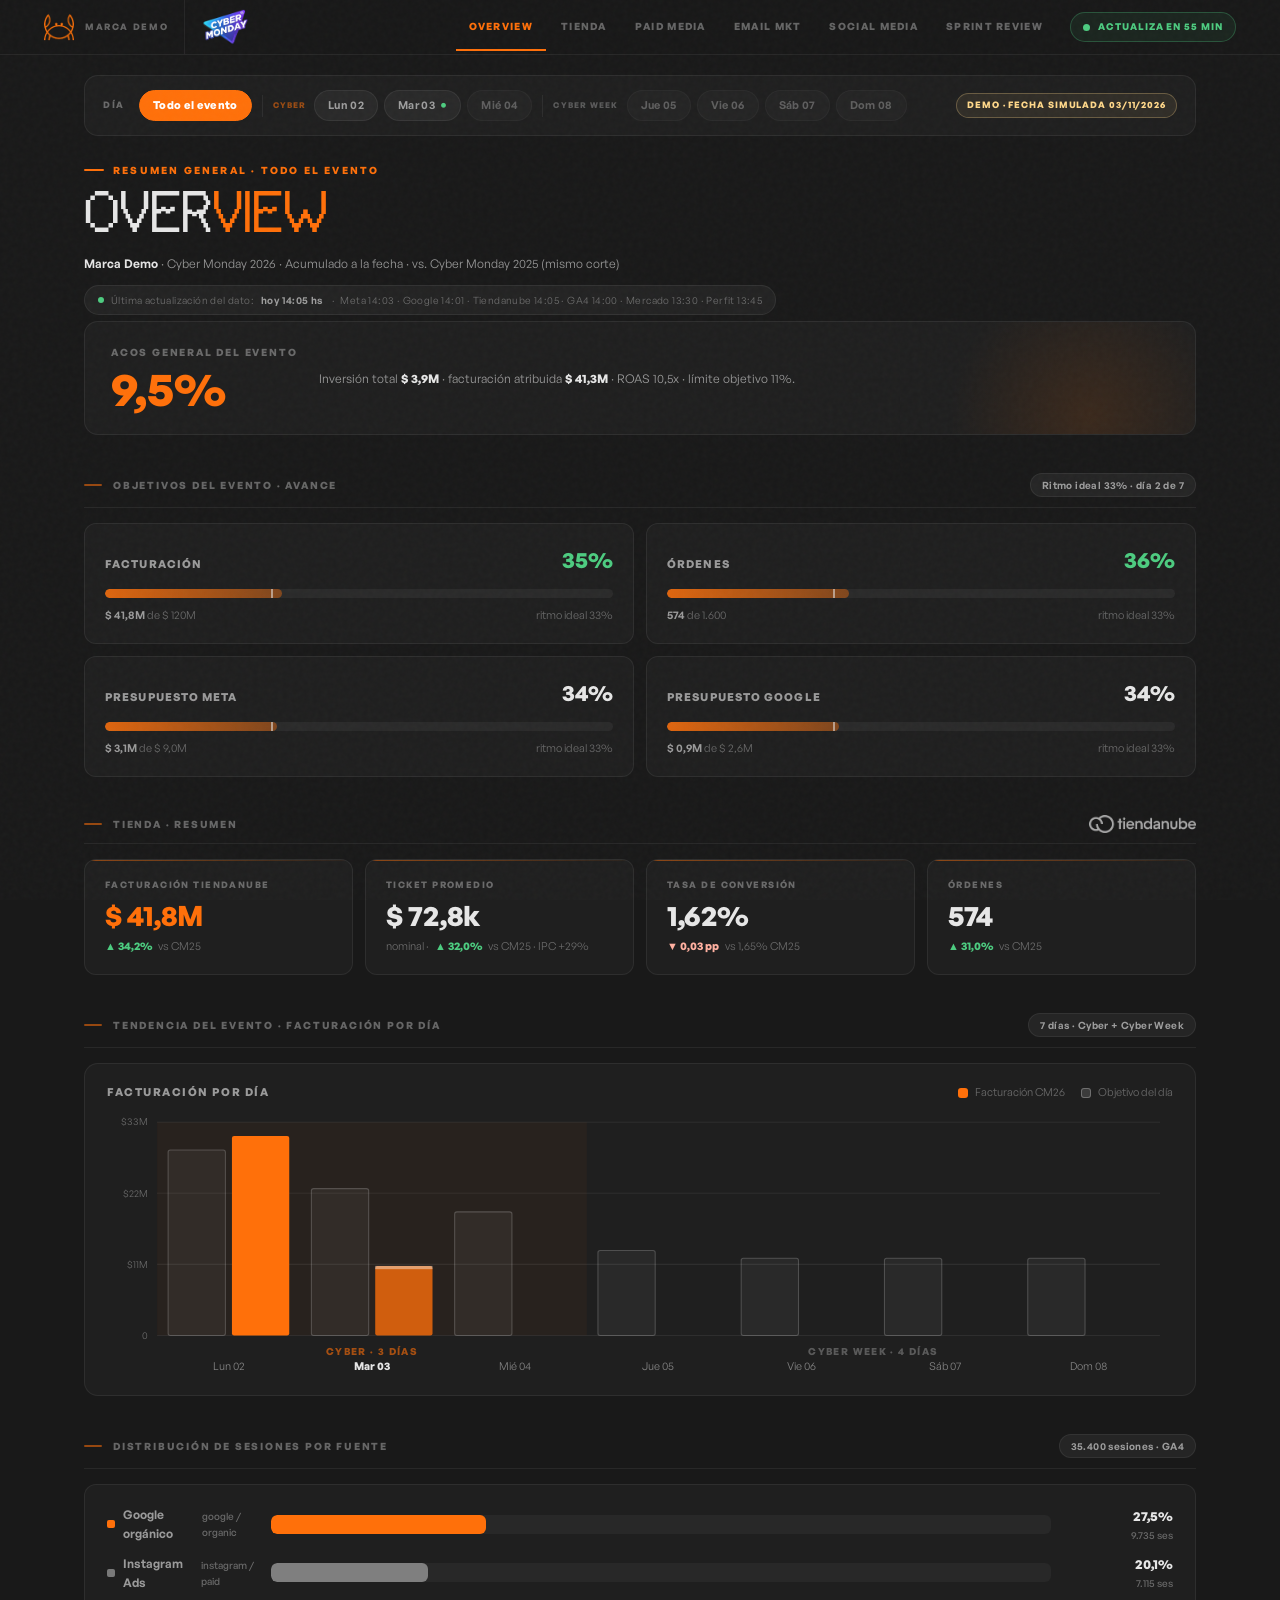
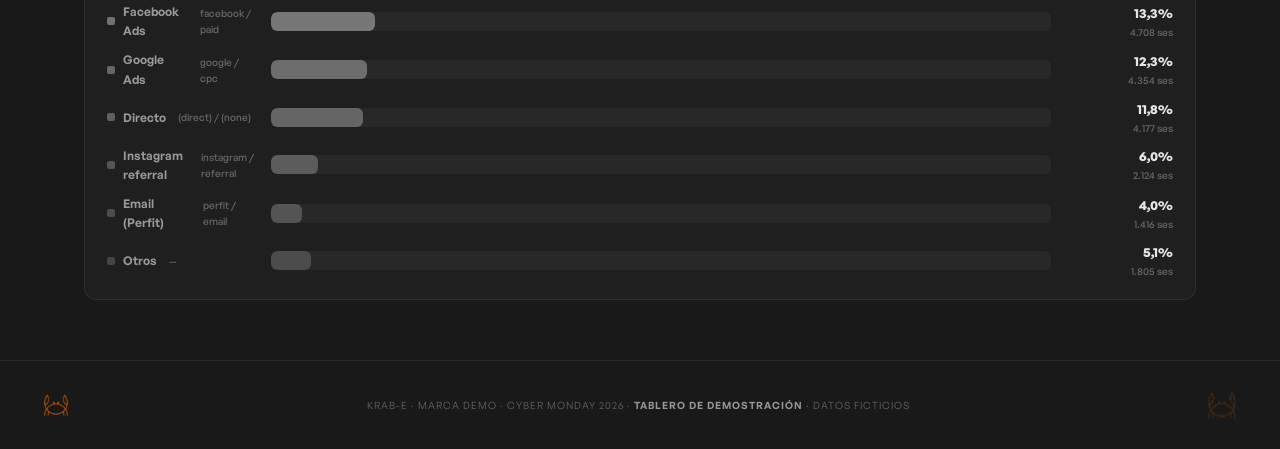
==== commit 742a93cb: "Correcciones de consistencia (ACOS/ROAS, %, colores, objetivo del dia) y mejoras UX (funnel, fuentes" ====
--- a/index.html
+++ b/index.html
@@ -46,7 +46,8 @@
 @keyframes pulse{0%{box-shadow:0 0 0 0 rgba(77,204,128,.55)}70%{box-shadow:0 0 0 7px rgba(77,204,128,0)}100%{box-shadow:0 0 0 0 rgba(77,204,128,0)}}
 
 /* DAY FILTER */
-.dayfilter{display:flex;align-items:center;gap:10px;flex-wrap:wrap;background:var(--ke-card);border:1px solid var(--ke-border);border-radius:14px;padding:14px 18px;margin:28px 0 8px}
+.dayfilter{display:flex;align-items:center;gap:10px;flex-wrap:wrap;background:var(--ke-card);border:1px solid var(--ke-border);border-radius:14px;padding:14px 18px;margin:20px 0 8px;position:sticky;top:52px;z-index:90}
+.demochip{margin-left:auto;font-size:9px;font-weight:700;letter-spacing:.1em;text-transform:uppercase;color:var(--ke-warn);background:rgba(255,216,138,.08);border:1px solid rgba(255,216,138,.28);padding:4px 10px;border-radius:999px}
 .df-lbl{font-size:9px;font-weight:700;letter-spacing:.18em;text-transform:uppercase;color:var(--ke-muted);margin-right:4px}
 .df-grp{display:flex;align-items:center;gap:6px}
 .df-grp .gl{font-size:8px;font-weight:800;letter-spacing:.14em;text-transform:uppercase;color:rgba(255,112,10,.55);margin-right:2px}
@@ -151,6 +152,7 @@
 .bars{display:flex;flex-direction:column;gap:10px}
 .brow{display:grid;grid-template-columns:150px 1fr 108px;gap:14px;align-items:center}
 .brow .bl{font-size:12px;color:var(--ke-soft);font-weight:600;display:flex;align-items:center;gap:8px}
+.brow .bl em{font-style:normal;color:var(--ke-muted);font-size:10px;font-weight:500;margin-left:4px}
 .brow .bl i{width:8px;height:8px;border-radius:2px;flex-shrink:0}
 .bt{height:19px;background:rgba(255,255,255,.04);border-radius:6px;overflow:hidden}.bt>i{display:block;height:100%;border-radius:6px}
 .brow .bv{text-align:right;font-family:'General Sans';font-weight:700;font-variant-numeric:tabular-nums;font-size:13px;color:var(--ke-text)}
@@ -302,21 +304,21 @@
           cpcGoogle:0.21,cpm:5.4,factMeta:34.1,factGoogle:7.2,cpaMeta:6.3,cpaGoogle:8.3,acosMeta:9.4,acosGoogle:12.9,
           meliFact:11.8,meliRoas:8.1,meliAcos:12.4,meliVis:58400,meliCvr:3.4,
           alc:684200,inter:31900,er:4.1,seg:1240,orgFact:6.2,
-          mailFact:4.8,mailPct:9.2,mailOr:24.1,mailCtr:2.1,mailEnv:9,mailCont:48200},
+          mailFact:4.0,mailPct:9.2,mailOr:24.1,mailCtr:2.1,mailEnv:9,mailCont:48200},
     deltas:{fact:+34.2,ticket:+2.5,cvr:-1.9,ord:+31.0}},
   d1:{label:'Lunes 02/11 · día completo', k:0.74,
     head:{fact:31.0,ord:426,ticket:72.8,cvr:1.74,ses:26200,usr:23500,invMeta:2.10,invGoogle:0.60,acos:9.1,
           cpcGoogle:0.20,cpm:5.3,factMeta:25.6,factGoogle:5.2,cpaMeta:6.1,cpaGoogle:8.0,acosMeta:9.1,acosGoogle:12.5,
           meliFact:8.4,meliRoas:8.4,meliAcos:12.1,meliVis:41800,meliCvr:3.5,
           alc:468000,inter:22100,er:4.2,seg:820,orgFact:4.4,
-          mailFact:3.1,mailPct:9.0,mailOr:24.6,mailCtr:2.2,mailEnv:5,mailCont:48200},
+          mailFact:2.95,mailPct:9.0,mailOr:24.6,mailCtr:2.2,mailEnv:5,mailCont:48200},
     deltas:{fact:+41.0,ticket:+3.1,cvr:-1.1,ord:+37.0}},
   d2:{label:'Martes 03/11 · hasta las 14:00 hs (en curso)', k:0.26,
     head:{fact:10.8,ord:148,ticket:73.0,cvr:1.55,ses:9200,usr:8300,invMeta:0.95,invGoogle:0.28,acos:9.9,
           cpcGoogle:0.22,cpm:5.6,factMeta:8.5,factGoogle:2.0,cpaMeta:6.5,cpaGoogle:8.7,acosMeta:9.9,acosGoogle:13.4,
           meliFact:3.4,meliRoas:7.6,meliAcos:12.9,meliVis:16600,meliCvr:3.2,
           alc:216200,inter:9800,er:4.0,seg:420,orgFact:1.8,
-          mailFact:1.7,mailPct:9.4,mailOr:23.4,mailCtr:2.0,mailEnv:4,mailCont:48200},
+          mailFact:1.05,mailPct:9.4,mailOr:23.4,mailCtr:2.0,mailEnv:4,mailCont:48200},
     deltas:{fact:+28.0,ticket:+1.9,cvr:-2.6,ord:+24.0}}
 };
 /* objetivos del evento (imaginarios) */
@@ -329,7 +331,7 @@
 /* geolocalización */
 const GEO=[['CABA',9560,184,13.8,33.0],['GBA',8100,142,9.6,23.0],['Córdoba',4250,68,5.0,12.0],['Santa Fe',3540,54,4.2,10.0],['Mendoza',2120,31,2.5,6.0],['Resto del país',7830,95,6.7,16.0]];
 /* fuentes de usuarios (GA4) */
-const SRC=[['google / organic',27.5],['instagram / paid',20.1],['facebook / paid',13.3],['google / cpc',12.3],['(direct) / (none)',11.8],['instagram / referral',6.0],['perfit / email',4.0],['Otros',5.1]];
+const SRC=[['Google orgánico','google / organic',27.5],['Instagram Ads','instagram / paid',20.1],['Facebook Ads','facebook / paid',13.3],['Google Ads','google / cpc',12.3],['Directo','(direct) / (none)',11.8],['Instagram referral','instagram / referral',6.0],['Email (Perfit)','perfit / email',4.0],['Otros','—',5.1]];
 /* mejores anuncios (anonimizados · sin copy/creativo) */
 const ADS=[
   {fmt:'Advantage+ · Imagen',impr:172418,cpm:5.6,ctr:1.2,vis:2143,cv:455,comp:196,val:13.2,acos:7.4},
@@ -359,7 +361,7 @@
   {h:10,items:[]},
   {h:14,items:[{a:'Paid Media',s:'Advantage+ sostuvo el ROAS por encima de 11.',ac:'Escalar 20% el presupuesto de la campaña de promo.',im:'+8% de facturación con el mismo ACOS.'}]},
   {h:18,items:[{a:'Tienda',s:'Caída fuerte entre ver producto y agregar al carrito.',ac:'Sumar reviews, stock visible y cuotas en la ficha de producto.',im:'+3 pp de tasa de add-to-cart.'}]},
-  {h:22,items:[{a:'Email',s:'El envío de apertura del Cyber explicó el 40% de la facturación atribuida.',ac:'Programar un reenvío a no-abridores a las 19 hs con asunto nuevo.',im:'+0,6 M de facturación atribuida.'}]}
+  {h:22,items:[{a:'Email',s:'El envío de apertura del Cyber explicó el 40% de la facturación atribuida.',ac:'Dejar programado para mañana el reenvío a no-abridores de las 19 hs.',im:'+0,6 M de facturación atribuida.'}]}
  ],
  d2:[
   {h:10,items:[]},
@@ -414,8 +416,8 @@
   {d:'Ayer · 02 Nov',s:'El carrusel de beneficios del Cyber fue el posteo más guardado.',ac:'Reversionar como reel con el top 3 de productos.',im:'+ guardados y tráfico a la tienda.'}
  ],
  email:[
-  {d:'Hoy · 03 Nov',s:'La campaña de apertura explicó el 40% de la facturación atribuida.',ac:'Reenvío a no-abridores a las 19 hs con asunto nuevo.',im:'+0,6 M de facturación atribuida.'},
-  {d:'Ayer · 02 Nov',s:'La atribución a email (9,2%) viene por debajo del objetivo de 12%.',ac:'Sumar un flujo de carrito abandonado con cupón del Cyber.',im:'+2 pp de atribución a email.'}
+  {d:'Hoy · 03 Nov',s:'La campaña de apertura explicó el 40% de la facturación atribuida.',ac:'Programar para mañana 19 hs el reenvío a no-abridores con asunto nuevo.',im:'+0,6 M de facturación atribuida.'},
+  {d:'Ayer · 02 Nov',s:'La atribución a email (~9,6%) viene por debajo del objetivo de 12%.',ac:'Sumar un flujo de carrito abandonado con cupón del Cyber.',im:'+2 pp de atribución a email.'}
  ]
 };
 function areaSprint(area){const items=AREASPR[area]||[];
@@ -439,6 +441,7 @@
   return {avail:false, future:true, dayLabel:`${d.dow} ${d.dm}/11`, dm:d.dm, dow:d.dow, core:d.core};
 }
 const sc=(n,k)=>Math.round(n*k); // escala un conteo por el factor del día
+const ppd=(cur,rel)=>{const prev=cur/(1+rel/100),pp=cur-prev;return `<span class="delta ${pp>=0?'up':'dn'}">${pp>=0?'▲':'▼'} ${nf(Math.abs(pp),2)} pp</span> vs ${pc(prev,2)} CM25`;};
 
 /* ============ RENDER NAV + FILTRO ============ */
 document.getElementById('tabbar').innerHTML=TABS.map(t=>`<button class="tab" data-tab="${t[0]}">${t[1]}</button>`).join('');
@@ -452,7 +455,8 @@
     `<div class="df-div"></div>`+
     `<div class="df-grp"><span class="gl">Cyber</span>${core}</div>`+
     `<div class="df-div"></div>`+
-    `<div class="df-grp week"><span class="gl">Cyber Week</span>${week}</div>`;
+    `<div class="df-grp week"><span class="gl">Cyber Week</span>${week}</div>`+
+    `<span class="demochip">Demo · fecha simulada 03/11/2026</span>`;
 })();
 
 /* ============ RENDER PAGE HEAD ============ */
@@ -511,26 +515,31 @@
 /* ---- OVERVIEW ---- */
 function ovTab(D){
   const h=D.head, d=D.deltas;
-  const avFact=h.fact/OBJ.fact*100, avOrd=h.ord/OBJ.ord*100, avM=h.invMeta/OBJ.invMeta*100, avG=h.invGoogle/OBJ.invGoogle*100;
-  const objRow=(n,cur,obj,fmt)=>{const av=cur/obj*100,ideal=OBJ_RITMO*100,ok=av>=ideal;
+  const acos=(h.invMeta+h.invGoogle)/(h.factMeta+h.factGoogle)*100, roas=(h.factMeta+h.factGoogle)/(h.invMeta+h.invGoogle);
+  const DW=[.24,.19,.16,.11,.10,.10,.10];
+  const di=state.day==='all'?-1:['d1','d2','d3','d4','d5','d6','d7'].indexOf(state.day);
+  const isDay=di>=0, f=isDay?DW[di]:1;
+  const ideal=isDay?(state.day==='d2'?45:100):OBJ_RITMO*100;
+  const ilab=isDay?(state.day==='d2'?'esperado 14hs':'cierre del día'):'ritmo ideal';
+  const objRow=(n,cur,obj,fmt,budget)=>{const av=cur/obj*100,ok=!budget&&av>=ideal;
     return `<div class="objc"><div class="oh"><span class="on">${n}</span><span class="op ${ok?'ok':''}">${nf(av,0)}%</span></div>
-    <div class="track"><div class="fill" style="width:${Math.min(100,av)}%"></div><div class="ideal" style="left:${ideal}%"></div></div>
-    <div class="od"><span><b>${fmt(cur)}</b> de ${fmt(obj)}</span><span>ideal hoy ${nf(ideal,0)}%</span></div></div>`;};
+    <div class="track"><div class="fill" style="width:${Math.min(100,av)}%"></div><div class="ideal" style="left:${Math.min(100,ideal)}%"></div></div>
+    <div class="od"><span><b>${fmt(cur)}</b> de ${fmt(obj)}</span><span>${ilab} ${nf(ideal,0)}%</span></div></div>`;};
   return `
-  <div class="bigstat"><div><div class="bl">ACOS general del evento</div><div class="bv">${pc(h.acos)}</div></div>
-    <div class="bd">Inversión total <b style="color:var(--ke-text)">${M(h.invMeta+h.invGoogle)}</b> · facturación atribuida <b style="color:var(--ke-text)">${M(h.factMeta+h.factGoogle)}</b> · ROAS ${nf((h.factMeta+h.factGoogle)/(h.invMeta+h.invGoogle),1)}x · límite objetivo 11%.</div></div>
-  <div class="sec"><div class="l"></div><span class="t">Objetivos del evento · avance</span><span class="pill">Ritmo ideal ${nf(OBJ_RITMO*100,0)}% · día 2 de 7</span></div>
+  <div class="bigstat"><div><div class="bl">ACOS general del evento</div><div class="bv">${pc(acos)}</div></div>
+    <div class="bd">Inversión total <b style="color:var(--ke-text)">${M(h.invMeta+h.invGoogle)}</b> · facturación atribuida <b style="color:var(--ke-text)">${M(h.factMeta+h.factGoogle)}</b> · ROAS ${nf(roas,1)}x · límite objetivo 11%.</div></div>
+  <div class="sec"><div class="l"></div><span class="t">${isDay?'Objetivo del día · '+(state.day==='d2'?'hasta 14:00':D.dayLabel):'Objetivos del evento · avance'}</span><span class="pill">${isDay?(state.day==='d2'?'Día en curso':'Día completo'):'Ritmo ideal '+nf(OBJ_RITMO*100,0)+'% · día 2 de 7'}</span></div>
   <div class="obj">
-    ${objRow('Facturación',h.fact,OBJ.fact,M)}
-    ${objRow('Órdenes',h.ord,OBJ.ord,v=>nf(v))}
-    ${objRow('Inversión Meta',h.invMeta,OBJ.invMeta,M)}
-    ${objRow('Inversión Google',h.invGoogle,OBJ.invGoogle,M)}
+    ${objRow('Facturación',h.fact,OBJ.fact*f,M)}
+    ${objRow('Órdenes',h.ord,OBJ.ord*f,v=>nf(v))}
+    ${objRow('Presupuesto Meta',h.invMeta,OBJ.invMeta*f,M,true)}
+    ${objRow('Presupuesto Google',h.invGoogle,OBJ.invGoogle*f,M,true)}
   </div>
   <div class="sec"><div class="l"></div><span class="t">Tienda · resumen</span><img class="srclogo" src="[data-uri]" alt="Tiendanube"></div>
   <div class="kgrid kg4">
     ${kc('Facturación Tiendanube',M(h.fact),dlt(d.fact)+' vs CM25',1)}
     ${kc('Ticket promedio',K(h.ticket),'nominal · '+dlt(32)+' vs CM25 · IPC +29%')}
-    ${kc('Tasa de conversión',pc(h.cvr,2),dlt(d.cvr,true)+' vs CM25')}
+    ${kc('Tasa de conversión',pc(h.cvr,2),ppd(h.cvr,d.cvr))}
     ${kc('Órdenes',nf(h.ord),dlt(d.ord)+' vs CM25')}
   </div>
   <div class="sec"><div class="l"></div><span class="t">Tendencia del evento · facturación por día</span><span class="pill">7 días · Cyber + Cyber Week</span></div>
@@ -547,9 +556,9 @@
   const fun=FUNNEL.map((f,i)=>{const cnt=i===0?h.ses:sc(f[1],k);return {n:f[0],c:cnt,p:f[2]};});
   const maxF=fun[0].c;
   const funnelHtml=fun.map((f,i)=>{const w=f.c/maxF*100;const drop=i?(100-f.c/fun[i-1].c*100):0;
-    return `<div class="fstep"><div class="fn">${f.n}<small>${pc(f.p,i<2?0:2)} de sesiones</small></div>
-    <div class="fbar"><i style="width:${Math.max(w,7)}%"><b>${nf(f.c)}</b></i></div>
-    <div class="fr"><b>${pc(f.p,i<2?0:2)}</b>${i?`<span class="drop">▼ ${nf(drop,0)}% caída vs paso anterior</span>`:'<span>del total</span>'}</div></div>`;}).join('');
+    return `<div class="fstep"><div class="fn">${f.n}<small>${pc(f.p,i<2?0:2)} del total de sesiones</small></div>
+    <div class="fbar"><i style="width:${Math.max(w,3)}%"></i></div>
+    <div class="fr"><b>${nf(f.c)}</b>${i?`<span class="drop">▼ ${nf(drop,0)}% vs paso anterior</span>`:'<span>base del funnel</span>'}</div></div>`;}).join('');
   const prodRows=PRODV.map((p,i)=>`<tr class="${i===0?'top':''}"><td class="rk">${i+1}</td><td class="nm">${p[0]}</td>
     <td class="n">${nf(sc(p[1],k))}</td><td class="n">${nf(sc(p[2],k))}</td><td class="n">${nf(sc(p[3],k))}</td>
     <td class="n">${pc(p[3]/p[1]*100)}</td><td class="n hi">${M(p[4]*k)}</td></tr>`).join('');
@@ -559,28 +568,28 @@
     <div class="bt"><i style="width:${g[3]/geoMax*100}%;background:${col}"></i></div>
     <div class="bv">${M(g[3]*k)}<small>${pc(g[4],0)} · ${nf(sc(g[1],k))} ses.</small></div></div>`;}).join('');
   return `
-  <div class="bigstat"><div><div class="bl">ACOS general del evento</div><div class="bv">${pc(h.acos)}</div></div>
+  <div class="bigstat"><div><div class="bl">ACOS general del evento</div><div class="bv">${pc((h.invMeta+h.invGoogle)/(h.factMeta+h.factGoogle)*100)}</div></div>
     <div class="bd">Inversión total <b style="color:var(--ke-text)">${M(h.invMeta+h.invGoogle)}</b> · facturación atribuida <b style="color:var(--ke-text)">${M(h.factMeta+h.factGoogle)}</b> · ROAS ${nf((h.factMeta+h.factGoogle)/(h.invMeta+h.invGoogle),1)}x · límite 11%.</div></div>
   <div class="sec"><div class="l"></div><span class="t">Comportamiento de la tienda · KPIs</span><span class="pill">Upgrade de datos</span><img class="srclogo" src="[data-uri]" alt="Tiendanube"></div>
   <div class="kgrid kg4">
     ${kc('Facturación',M(h.fact),dlt(D.deltas.fact)+' vs CM25',1)}
     ${kc('Órdenes',nf(h.ord),dlt(D.deltas.ord)+' vs CM25')}
     ${kc('Sesiones',nf(h.ses),'Usuarios '+nf(h.usr))}
-    ${kc('Conversión',pc(h.cvr,2),dlt(D.deltas.cvr,true)+' vs CM25')}
+    ${kc('Conversión',pc(h.cvr,2),ppd(h.cvr,D.deltas.cvr))}
   </div>
   <div class="sec"><div class="l"></div><span class="t">Páginas más visitadas</span><span class="pill">GA4 · pageviews</span></div>
   <div class="blk" style="padding:20px 22px"><div class="bars">${pagesRows(k)}</div></div>
   <div class="sec"><div class="l"></div><span class="t">Funnel de la tienda · de la sesión a la compra</span><span class="pill">Tiendanube + GA4</span></div>
   <div class="blk" style="padding:20px 22px"><div class="funnel">${funnelHtml}</div></div>
-  <div class="note"><div class="ni">i</div><p>La mayor caída está entre <strong>ver producto y agregar al carrito</strong>. En CM25 ese paso convertía 3 pp mejor: hay oportunidad en la ficha de producto (reviews, stock visible, cuotas arriba del precio).</p></div>
+  <div class="note"><div class="ni">i</div><p>Entre <strong>ver producto y agregar al carrito</strong> se pierde la mayor cantidad de usuarios en términos absolutos (−18.408). Es la palanca con más upside: ficha de producto con reviews, stock visible y cuotas arriba del precio.</p></div>
   <div class="sec"><div class="l"></div><span class="t">Productos más vistos</span><span class="pill">Vista → compra</span></div>
   <div class="blk"><div class="blkh"><span class="blkt">Top productos por vistas</span><span class="blkt">Datos de tienda · demo</span></div>
     <div class="scroll"><table class="t"><thead><tr><th>#</th><th>Producto</th><th class="n">Vistas</th><th class="n">Al carrito</th><th class="n">Compras</th><th class="n">Conv.</th><th class="n">Facturación</th></tr></thead>
     <tbody>${prodRows}</tbody></table></div></div>
   <div class="sec"><div class="l"></div><span class="t">Productos más vendidos</span><span class="pill">Por facturación</span></div>
   <div class="blk"><div class="blkh"><span class="blkt">Top productos vendidos</span><span class="blkt">Datos de tienda · demo</span></div>
-    <div class="scroll"><table class="t"><thead><tr><th>#</th><th>Producto</th><th class="n">Unidades</th><th class="n">Facturación</th><th class="n">% del total</th></tr></thead>
-    <tbody>${PRODSOLD.map((p,i)=>`<tr class="${i===0?'top':''}"><td class="rk">${i+1}</td><td class="nm">${p[0]}</td><td class="n">${nf(sc(p[1],k))}</td><td class="n hi">${M(p[2]*k)}</td><td class="n">${pc(p[3],1)}</td></tr>`).join('')}</tbody></table></div></div>
+    <div class="scroll"><table class="t"><thead><tr><th>#</th><th>Producto</th><th class="n">Unidades</th><th class="n">Facturación</th><th class="n">% de la tienda</th></tr></thead>
+    <tbody>${PRODSOLD.map((p,i)=>`<tr class="${i===0?'top':''}"><td class="rk">${i+1}</td><td class="nm">${p[0]}</td><td class="n">${nf(sc(p[1],k))}</td><td class="n hi">${M(p[2]*k)}</td><td class="n">${pc(p[2]*k/h.fact*100,1)}</td></tr>`).join('')}</tbody></table></div></div>
   <div class="sec"><div class="l"></div><span class="t">Geolocalización · facturación por provincia</span><span class="pill">AMBA + interior</span></div>
   <div class="blk" style="padding:20px 22px"><div class="bars">${geoRows}</div></div>
   <div class="sec"><div class="l"></div><span class="t">Distribución de sesiones por fuente</span><span class="pill">${nf(h.ses)} sesiones · GA4</span></div>
@@ -590,8 +599,8 @@
 /* ---- PAID ---- */
 function paTab(D){
   const h=D.head;
-  const mt=[['Monto invertido',M(h.invMeta)],['Costo por compra',K(h.cpaMeta)],['Facturación (atrib.)',M(h.factMeta)],['ACOS Meta',pc(h.acosMeta)],['CPM',K(h.cpm)]];
-  const gg=[['Monto invertido',M(h.invGoogle)],['Costo por compra',K(h.cpaGoogle)],['Facturación (atrib.)',M(h.factGoogle)],['ACOS Google',pc(h.acosGoogle)],['CPC',K(h.cpcGoogle*1000/1000)]];
+  const mt=[['Monto invertido',M(h.invMeta)],['Costo por compra',K(h.cpaMeta)],['Facturación (atrib.)',M(h.factMeta)],['ACOS Meta',pc(h.invMeta/h.factMeta*100)],['CPM',K(h.cpm)]];
+  const gg=[['Monto invertido',M(h.invGoogle)],['Costo por compra',K(h.cpaGoogle)],['Facturación (atrib.)',M(h.factGoogle)],['ACOS Google',pc(h.invGoogle/h.factGoogle*100)],['CPC','$ '+nf(h.cpcGoogle*1000)]];
   const adHtml=ADS.map((a,i)=>`<div class="ad ${i===0?'top':''}"><div class="adh"><div class="adn">${i+1}</div>${thumb(i+2,kindOf(a.fmt),52)}
     <div class="adt"><b>Anuncio demo #${i+1}</b><span>${a.fmt}</span></div>${i===0?'<span class="chip c-acc">Top por valor de compras</span>':''}</div>
     <div class="admetrics">
@@ -602,7 +611,7 @@
       <div class="adm"><div class="ml">ACOS</div><div class="mv">${pc(a.acos)}</div></div>
     </div></div>`).join('');
   return `
-  <div class="bigstat"><div><div class="bl">ACOS general · Paid</div><div class="bv">${pc(h.acos)}</div></div>
+  <div class="bigstat"><div><div class="bl">ACOS general · Paid</div><div class="bv">${pc((h.invMeta+h.invGoogle)/(h.factMeta+h.factGoogle)*100)}</div></div>
     <div class="bd">Meta + Google. Inversión <b style="color:var(--ke-text)">${M(h.invMeta+h.invGoogle)}</b> · facturación atribuida <b style="color:var(--ke-text)">${M(h.factMeta+h.factGoogle)}</b> · ROAS ${nf((h.factMeta+h.factGoogle)/(h.invMeta+h.invGoogle),1)}x.</div></div>
   <div class="sec"><div class="l"></div><span class="t">Inversión · Meta Ads</span><img class="srclogo" src="[data-uri]" alt="Meta"></div>
   <div class="kgrid kg5">${mt.map(x=>kc(x[0],x[1],'')).join('')}</div>
@@ -610,7 +619,7 @@
   <div class="kgrid kg5">${gg.map(x=>kc(x[0],x[1],'')).join('')}</div>
   <div class="sec"><div class="l"></div><span class="t">Mejores anuncios · Meta Ads</span><span class="pill">Ranking por valor de compras · sin creativo</span></div>
   <div class="ads">${adHtml}</div>
-  <div class="note"><div class="ni">i</div><p>Por privacidad del cliente este tablero <strong>no muestra creativos ni copys</strong>: cada anuncio se identifica por su formato y sus métricas. El <strong>Anuncio demo #1</strong> (Advantage+) concentra el mayor valor de compras con el ACOS más bajo.</p></div>
+  <div class="note"><div class="ni">i</div><p>Por privacidad del cliente este tablero <strong>no muestra creativos ni copys</strong>: cada anuncio se identifica por su formato y sus métricas. El <strong>Anuncio demo #1</strong> concentra el mayor valor de compras con un ACOS competitivo (7,4%); el #5 es el más eficiente en ACOS (6,3%) pero con menos volumen.</p></div>
   <div class="sec"><div class="l"></div><span class="t">Conclusiones & accionables · Paid Media</span></div>
   <div class="acc">
     <div class="accc"><div class="at">● Hoy · 03 Nov 2026</div>
@@ -659,16 +668,16 @@
   <div class="sec"><div class="l"></div><span class="t">Social Media · comunicación orgánica</span><span class="pill">Cierre a 24 hs</span></div>
   <div class="kgrid kg4">
     ${kc('Alcance',nf(h.alc),'Acumulado',1)}
-    ${kc('Interacciones',nf(h.inter),'ER '+pc(h.er))}
+    ${kc('Interacciones',nf(h.inter),'ER '+pc(h.er)+' · inter./alcance')}
     ${kc('Seguidores nuevos','+'+nf(h.seg),'En el evento')}
     ${kc('Fact. orgánica',M(h.orgFact),'Atribuida · ya en tienda')}
   </div>
   <div class="sec"><div class="l"></div><span class="t">Contenido publicado</span><span class="pill">Posteos e historias</span></div>
   <div class="kgrid kg4">
-    ${kc('Posteos',nf(sc(14,D.k)),'Feed + reels',1)}
+    ${kc('Publicaciones',nf(sc(14,D.k)),'8 reels · 6 de feed',1)}
     ${kc('Historias',nf(sc(42,D.k)),'Con stickers de link')}
-    ${kc('Reels',nf(sc(8,D.k)),'El formato de mayor alcance')}
-    ${kc('Guardados',nf(sc(3950,D.k)),'Señal de intención de compra')}
+    ${kc('Guardados',nf(sc(3950,D.k)),'Intención de compra')}
+    ${kc('Compartidos',nf(sc(2100,D.k)),'Alcance amplificado')}
   </div>
   <div class="sec"><div class="l"></div><span class="t">Mejores posteos</span><span class="pill">Formato tipo demo · sin creativo</span></div>
   <div class="postsel">Mostrar <span>top ${state.postsN}</span> &middot; ${[5,6,7,8,9,10].map(n=>`<button class="pbtn ${state.postsN===n?'on':''}" data-posts="${n}">${n}</button>`).join('')}</div>
@@ -679,11 +688,11 @@
 /* ---- EMAIL ---- */
 function emTab(D){
   const h=D.head;
-  const avPct=h.mailPct/12*100;
+  const mpct=h.mailFact/h.fact*100, avPct=mpct/12*100;
   return `
   <div class="sec"><div class="l"></div><span class="t">Email marketing · Perfit</span><span class="pill">Corte horario</span></div>
   <div class="kgrid kg4">
-    ${kc('Fact. atribuida',M(h.mailFact),pc(h.mailPct)+' de la tienda',1)}
+    ${kc('Fact. atribuida',M(h.mailFact),pc(mpct)+' de la tienda',1)}
     ${kc('Open rate',pc(h.mailOr),'CTR '+pc(h.mailCtr))}
     ${kc('Campañas enviadas',nf(h.mailEnv),'En el evento')}
     ${kc('Contactos activos',nf(h.mailCont),'Base del evento')}
@@ -695,9 +704,9 @@
     ${kc('Rebote',pc(1.2,1),'Lista saludable')}
   </div>
   <div class="sec"><div class="l"></div><span class="t">Objetivo de atribución</span><span class="pill">Meta 12% de la tienda</span></div>
-  <div class="objc" style="max-width:520px"><div class="oh"><span class="on">% atribución a email</span><span class="op ${avPct>=100?'ok':''}">${pc(h.mailPct)}</span></div>
+  <div class="objc" style="max-width:520px"><div class="oh"><span class="on">% atribución a email</span><span class="op ${avPct>=100?'ok':''}">${pc(mpct)}</span></div>
     <div class="track"><div class="fill" style="width:${Math.min(100,avPct)}%"></div><div class="ideal" style="left:100%"></div></div>
-    <div class="od"><span><b>${pc(h.mailPct)}</b> de atribución actual</span><span>objetivo 12,0%</span></div></div>
+    <div class="od"><span><b>${pc(mpct)}</b> de atribución actual</span><span>objetivo 12,0%</span></div></div>
   <div class="sec"><div class="l"></div><span class="t">Campañas del evento</span><span class="pill">Sin asunto ni copy · demo</span></div>
   <div class="blk"><div class="blkh"><span class="blkt">Envíos por performance</span><span class="blkt">Perfit · demo</span></div>
     <div class="scroll"><table class="t"><thead><tr><th>#</th><th>Campaña</th><th class="n">Envíos</th><th class="n">Open rate</th><th class="n">CTR</th><th class="n">Fact. atrib.</th></tr></thead>
@@ -707,11 +716,10 @@
 
 /* ---- SRC bars (reusable) ---- */
 function srcBars(D){
-  const max=Math.max(...SRC.map(s=>s[1]));
   return `<div class="blk" style="padding:20px 22px"><div class="bars">${SRC.map((s,i)=>{const col=i===0?'var(--ke-orange)':`rgba(230,230,230,${0.5-i*0.045})`;
-    return `<div class="brow"><div class="bl"><i style="background:${col}"></i>${s[0]}</div>
-    <div class="bt"><i style="width:${s[1]/max*100}%;background:${col}"></i></div>
-    <div class="bv">${pc(s[1])}<small>${nf(sc(D.head.ses*s[1]/100,1))} ses</small></div></div>`;}).join('')}</div></div>`;
+    return `<div class="brow"><div class="bl"><i style="background:${col}"></i>${s[0]}<em>${s[1]}</em></div>
+    <div class="bt"><i style="width:${s[2]}%;background:${col}"></i></div>
+    <div class="bv">${pc(s[2])}<small>${nf(sc(D.head.ses*s[2]/100,1))} ses</small></div></div>`;}).join('')}</div></div>`;
 }
 
 /* ---- CHARTS ---- */
@@ -777,7 +785,7 @@
 render();
 
 /* countdown live */
-(function(){let s=55*60;const el=document.getElementById('liveTs');setInterval(()=>{s=s<=0?3600:s-1;const m=Math.floor(s/60);el.textContent='próx. '+String(m).padStart(2,'0')+':'+String(s%60).padStart(2,'0');},1000);})();
+(function(){let s=55*60;const el=document.getElementById('liveTs');setInterval(()=>{s=s<=0?3600:s-1;const m=Math.ceil(s/60);el.textContent='actualiza en '+m+' min';},1000);})();
 </script>
 </body>
 </html>
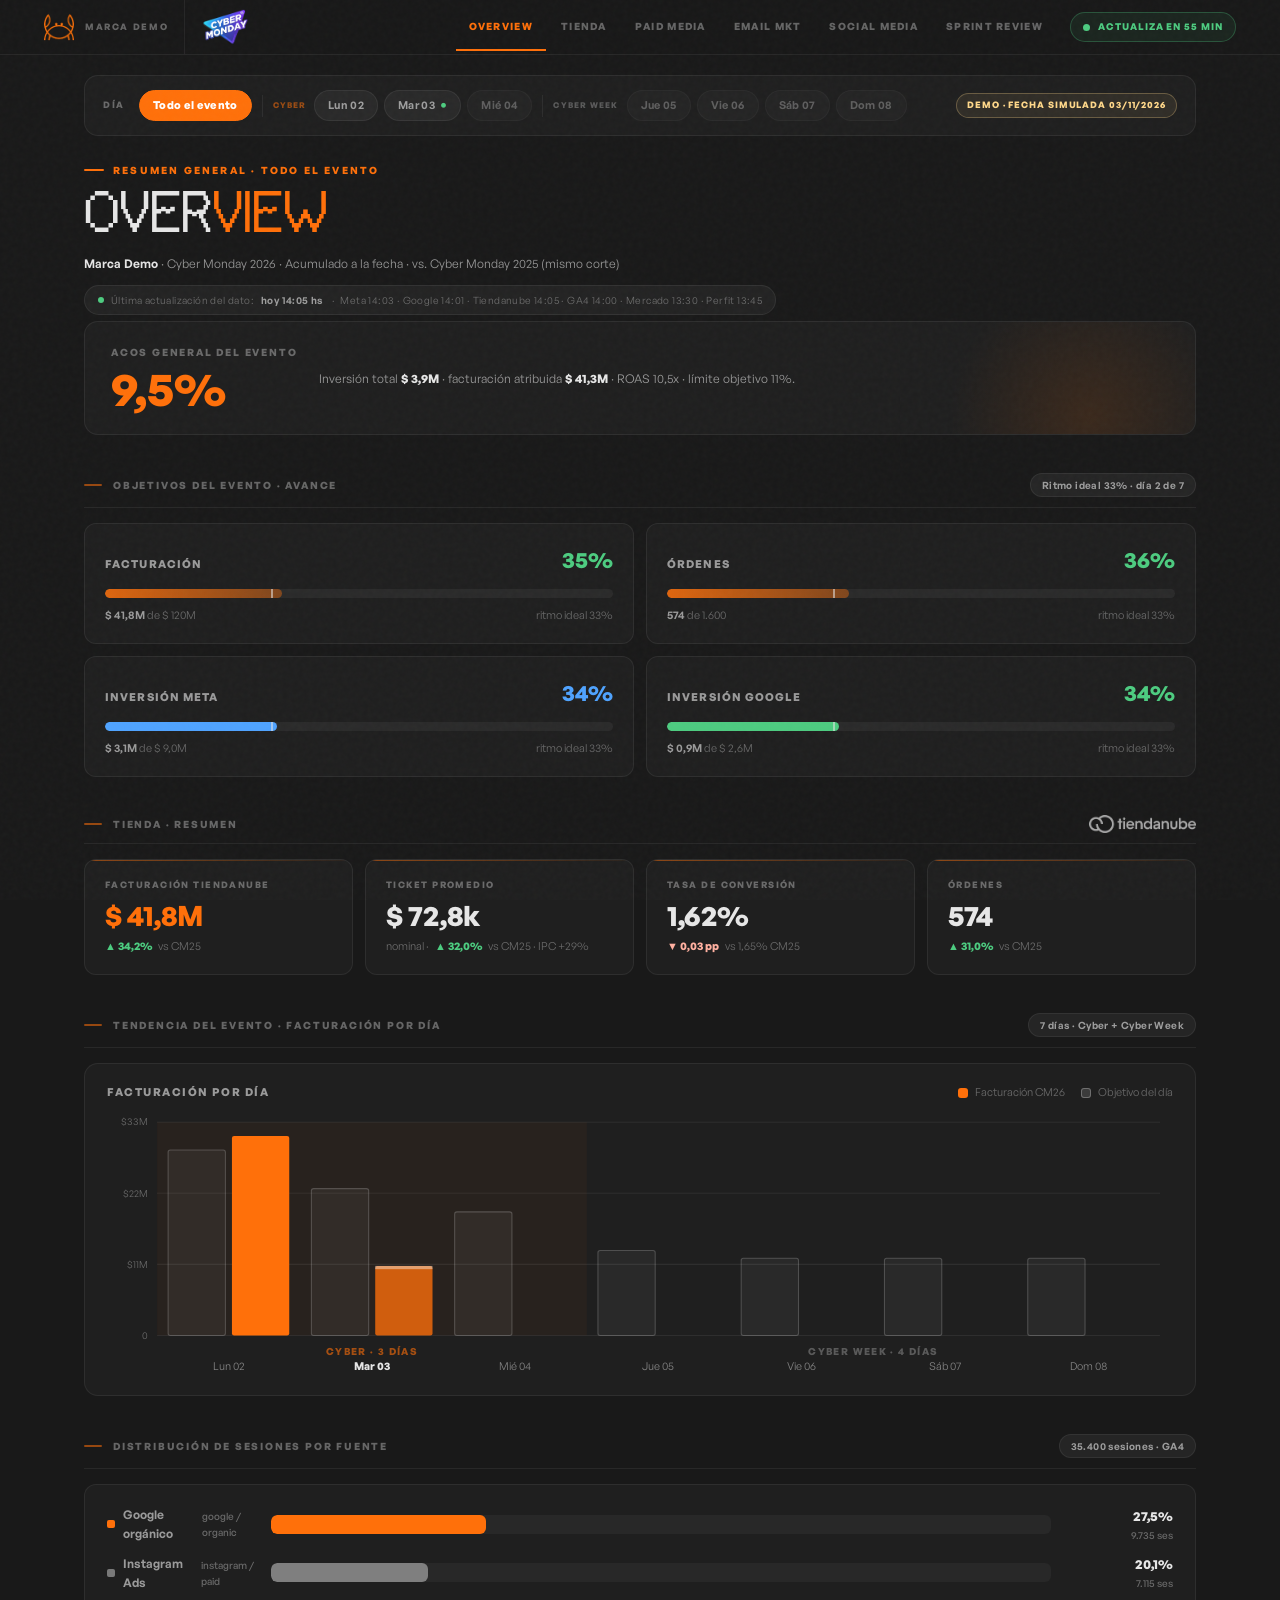
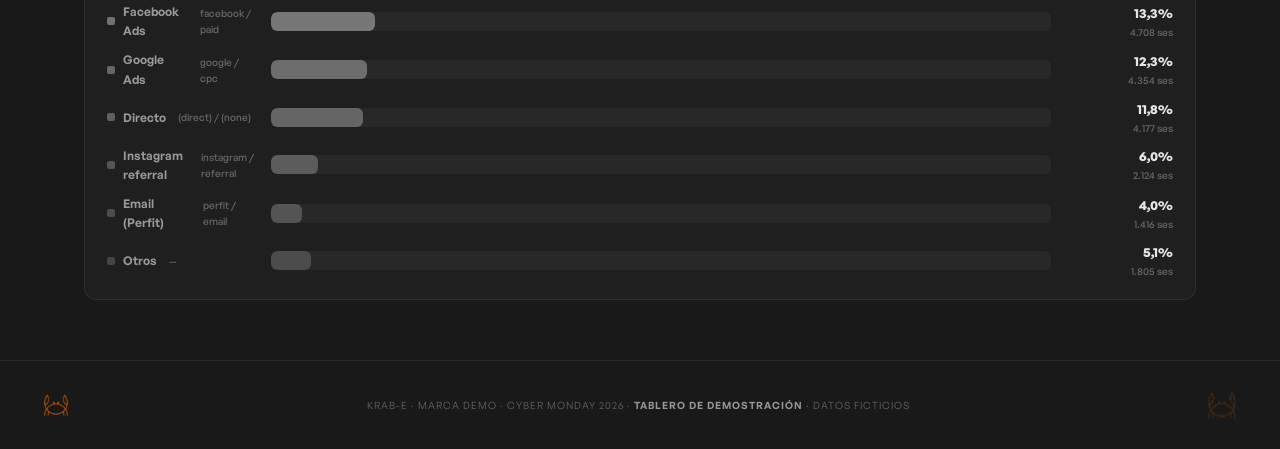
==== commit 347abfed: "Avance de inversion: Inversion Meta (azul) y Google (verde); emparejar tamano de logos Meta/Google C" ====
--- a/index.html
+++ b/index.html
@@ -359,15 +359,15 @@
 const SPRINT={
  d1:[
   {h:10,items:[]},
-  {h:14,items:[{a:'Paid Media',s:'Advantage+ sostuvo el ROAS por encima de 11.',ac:'Escalar 20% el presupuesto de la campaña de promo.',im:'+8% de facturación con el mismo ACOS.'}]},
-  {h:18,items:[{a:'Tienda',s:'Caída fuerte entre ver producto y agregar al carrito.',ac:'Sumar reviews, stock visible y cuotas en la ficha de producto.',im:'+3 pp de tasa de add-to-cart.'}]},
-  {h:22,items:[{a:'Email',s:'El envío de apertura del Cyber explicó el 40% de la facturación atribuida.',ac:'Dejar programado para mañana el reenvío a no-abridores de las 19 hs.',im:'+0,6 M de facturación atribuida.'}]}
+  {h:14,items:[{a:'Paid Media',s:'A las 14:00, con el 45% del día transcurrido según la curva de CM25, Advantage+ Shopping (promo Cyber −40%) rinde un ROAS de 11,3 contra un objetivo de 8,0, con ACOS de 8,9% por debajo del límite del 11%. El 62% del valor de compras se concentra en los 3 anuncios de catálogo dinámico; el CPM subió 14% vs la media de octubre por la competencia en el feed, pero el CTR se sostiene en 1,3% y el costo por compra está en $6,1k.',ac:'Escalar 20% el presupuesto diario de Advantage+ (de $180k a $216k) y reasignar $40k de campañas TOF a Catálogo DPA para el pico de 20 a 23 hs, con tope de ACOS en 11%.',im:'+8% de facturación atribuida, mismo ACOS.'}]},
+  {h:18,items:[{a:'Tienda',s:'El funnel de Tiendanube muestra la mayor fuga entre ver producto y agregar al carrito: de 24.780 vistas de producto solo 6.372 suman al carrito (−74%), 3 pp peor que el mismo tramo de CM25. La ficha no muestra las cuotas sin interés arriba del precio y el 28% de las sesiones móviles abandona antes de ver el stock disponible; el ticket promedio se mantiene en $72,8k.',ac:'Mover el badge de cuotas sin interés arriba del precio y mostrar stock en tiempo real en la ficha; test A/B al 50% del tráfico móvil desde las 19:00.',im:'+3 pp de tasa de add-to-cart.'}]},
+  {h:22,items:[{a:'Email',s:'El envío de apertura del Cyber (46.200 destinatarios) explicó el 40% de la facturación atribuida a email del día, con 31,2% de open rate y 3,4% de CTR, muy por encima del promedio de la cuenta (22% / 1,8%). Los 31.800 no-abridores quedaron sin segundo impacto y el flujo de carrito abandonado todavía no está activo para la promo del evento.',ac:'Dejar programado para mañana a las 19:00 el reenvío a no-abridores con asunto nuevo y activar el flujo de carrito abandonado con cupón CYBER10.',im:'+0,6 M de facturación atribuida.'}]}
  ],
  d2:[
   {h:10,items:[]},
   {h:14,items:[
-    {a:'Paid · Google',s:'El costo por compra subió por competencia en genéricas del Cyber.',ac:'Pausar keywords con CPA > 2x promedio y reforzar PMax con señales.',im:'-12% en el CPA de Google.'},
-    {a:'Social Media',s:'Los reels de urgencia duplican el engagement promedio.',ac:'Historias con cuenta regresiva entre las 20 y las 23 hs.',im:'+ alcance orgánico en el pico de la noche.'}
+    {a:'Paid · Google',s:'En el corte de las 14:00 el costo por compra de Google subió a $8,7k (+9% vs ayer) por la competencia en keywords genéricas del Cyber, con un CPC medio de $230 (+18%). PMax mantiene un ROAS de 6,1 pero las campañas de Search genéricas arrastran el promedio: 4 keywords concentran el 35% del gasto con CPA mayor a 2x el promedio y conversión por debajo del 1%.',ac:'Pausar las 4 keywords con CPA > 2x promedio, bajar 15% la puja en genéricas y reforzar PMax con la señal de audiencia de compradores de CM25.',im:'−12% en el CPA de Google.'},
+    {a:'Social Media',s:'Los reels de urgencia ("últimas horas del Cyber") acumulan un ER de 6,9% y duplican el engagement del feed (3,4%); el reel del día 1 generó 1.820 guardados y 940 compartidos y derivó 12% más de tráfico a la tienda que un carrusel equivalente. Las historias con sticker de link tienen 2,1% de tasa de clic, por encima del benchmark de 1,4%.',ac:'Publicar 2 historias con cuenta regresiva entre las 20:00 y las 23:00 y reversionar el reel top del día 1 con el top 3 de productos más vendidos.',im:'+ alcance orgánico en el pico.'}
   ]}
  ]
 };
@@ -408,16 +408,16 @@
 /* sprint review por área (accionables de corto plazo) */
 const AREASPR={
  consul:[
-  {d:'Hoy · 03 Nov',s:'Las publicaciones con Ads concentran el 42% de la facturación con ACOS 12,4%.',ac:'Subir la puja en las 3 publicaciones Top y pausar las de ACOS > 20%.',im:'+6% de ventas con el mismo presupuesto.'},
-  {d:'Ayer · 02 Nov',s:'La reputación quedó en verde y el tiempo de respuesta bajó a 2 hs.',ac:'Sostener respuestas < 4 hs durante los picos de 20 a 23 hs.',im:'Mantener la posición en la búsqueda de Meli.'}
+  {d:'Hoy · 03 Nov',s:'Las publicaciones con Ads concentran el 42% de la facturación de Mercado Libre con un ACOS de 12,4% (objetivo 10%). Las 3 publicaciones Top explican el 28% de las ventas, pero 2 de ellas pican un ACOS por encima del 20% por pujas automáticas sin tope. La reputación está en verde y el tiempo de respuesta bajó a 2 hs.',ac:'Subir 15% la puja de las 3 publicaciones Top y pasar las 2 de ACOS > 20% a puja manual con tope de 14%.',im:'+6% de ventas, mismo presupuesto.'},
+  {d:'Ayer · 02 Nov',s:'El tiempo de respuesta a preguntas bajó a 2 hs y la reputación se mantiene en verde, lo que sostiene la posición en los primeros resultados de Meli. En los picos de 20 a 23 hs las preguntas sin responder treparon a 40 por hora, por encima de la capacidad del equipo de guardia.',ac:'Sumar un turno de respuesta en el pico de 20 a 23 hs para sostener respuestas en menos de 4 hs.',im:'Mantener la posición en búsqueda.'}
  ],
  social:[
-  {d:'Hoy · 03 Nov',s:'Los reels de urgencia duplican el engagement promedio.',ac:'Dos historias con cuenta regresiva entre las 20 y las 23 hs.',im:'+ alcance orgánico en el pico de la noche.'},
-  {d:'Ayer · 02 Nov',s:'El carrusel de beneficios del Cyber fue el posteo más guardado.',ac:'Reversionar como reel con el top 3 de productos.',im:'+ guardados y tráfico a la tienda.'}
+  {d:'Hoy · 03 Nov',s:'Los reels de urgencia del Cyber promedian un ER de 6,9% contra 3,4% del feed habitual; el reel del día 1 sumó 1.820 guardados y 940 compartidos y derivó 12% más de clics a la tienda que un carrusel. El alcance de no-seguidores llegó al 41%, señal de que el algoritmo está distribuyendo el contenido fuera de la base de seguidores.',ac:'Publicar 2 historias con cuenta regresiva entre las 20:00 y las 23:00 y pautar el reel top con $25k para amplificar el pico.',im:'+ alcance orgánico en el pico.'},
+  {d:'Ayer · 02 Nov',s:'El carrusel de beneficios del Cyber fue el posteo más guardado del día (1.240 guardados) pero su ER (5,3%) quedó por debajo de los reels; el formato estático rinde para guardar pero convierte menos a tráfico inmediato. El 58% de las interacciones vino de seguidores, con poca distribución orgánica fuera de la base.',ac:'Reversionar el carrusel como reel de 15 segundos con las 3 piezas top y CTA a la tienda.',im:'+ guardados y tráfico a la tienda.'}
  ],
  email:[
-  {d:'Hoy · 03 Nov',s:'La campaña de apertura explicó el 40% de la facturación atribuida.',ac:'Programar para mañana 19 hs el reenvío a no-abridores con asunto nuevo.',im:'+0,6 M de facturación atribuida.'},
-  {d:'Ayer · 02 Nov',s:'La atribución a email (~9,6%) viene por debajo del objetivo de 12%.',ac:'Sumar un flujo de carrito abandonado con cupón del Cyber.',im:'+2 pp de atribución a email.'}
+  {d:'Hoy · 03 Nov',s:'La campaña de apertura del Cyber (46.200 envíos) explicó el 40% de la facturación atribuida a email, con 31,2% de open rate y 3,4% de CTR, muy por encima del promedio de la cuenta (22% / 1,8%). Los 31.800 no-abridores quedaron sin segundo impacto y el flujo de carrito abandonado aún no está activo para la promo del evento.',ac:'Programar para mañana a las 19:00 el reenvío a no-abridores con asunto nuevo y activar el flujo de carrito abandonado con cupón CYBER10.',im:'+0,6 M de facturación atribuida.'},
+  {d:'Ayer · 02 Nov',s:'La atribución a email cerró en ~9,6% de la facturación de la tienda, por debajo del objetivo de 12%. El canal depende de 2 envíos masivos y no tiene flujos automatizados (bienvenida, carrito, post-compra) corriendo durante el evento, que en CM25 aportaron 3 pp adicionales de atribución.',ac:'Activar el flujo de carrito abandonado con cupón CYBER10 y un post-compra con cross-sell durante el evento.',im:'+2 pp de atribución a email.'}
  ]
 };
 function areaSprint(area){const items=AREASPR[area]||[];
@@ -428,7 +428,7 @@
     <div class="arow"><div class="al">Impacto esperado</div><div class="av">${it.im}</div></div></div>`).join('')}</div>`;}
 
 /* ============ ESTADO ============ */
-const state={tab:'overview',day:'all',postsN:5};
+const state={tab:'overview',day:'all',postsN:5,postsFilter:'all'};
 const TABS=[['overview','Overview'],['tienda','Tienda'],['paid','Paid Media'],['email','Email Mkt'],['social','Social Media'],['sprint','Sprint Review']];
 const TITLES={overview:['Resumen general','OVER<span>VIEW</span>'],sprint:['Sprint review por corte','SPRINT <span>REVIEW</span>'],tienda:['Comportamiento de tienda','TIEN<span>DA</span>'],paid:['Pauta','PAID <span>MEDIA</span>'],consul:['Mercado Libre','CONSUL<span>TORÍA</span>'],social:['Redes sociales','SOCIAL <span>MEDIA</span>'],email:['Email marketing','E<span>MAIL</span>']};
 
@@ -521,9 +521,9 @@
   const isDay=di>=0, f=isDay?DW[di]:1;
   const ideal=isDay?(state.day==='d2'?45:100):OBJ_RITMO*100;
   const ilab=isDay?(state.day==='d2'?'esperado 14hs':'cierre del día'):'ritmo ideal';
-  const objRow=(n,cur,obj,fmt,budget)=>{const av=cur/obj*100,ok=!budget&&av>=ideal;
-    return `<div class="objc"><div class="oh"><span class="on">${n}</span><span class="op ${ok?'ok':''}">${nf(av,0)}%</span></div>
-    <div class="track"><div class="fill" style="width:${Math.min(100,av)}%"></div><div class="ideal" style="left:${Math.min(100,ideal)}%"></div></div>
+  const objRow=(n,cur,obj,fmt,budget,col)=>{const av=cur/obj*100,ok=!budget&&av>=ideal;
+    return `<div class="objc"><div class="oh"><span class="on">${n}</span><span class="op ${ok?'ok':''}"${col?` style="color:${col}"`:''}>${nf(av,0)}%</span></div>
+    <div class="track"><div class="fill" style="width:${Math.min(100,av)}%${col?`;background:${col}`:''}"></div><div class="ideal" style="left:${Math.min(100,ideal)}%"></div></div>
     <div class="od"><span><b>${fmt(cur)}</b> de ${fmt(obj)}</span><span>${ilab} ${nf(ideal,0)}%</span></div></div>`;};
   return `
   <div class="bigstat"><div><div class="bl">ACOS general del evento</div><div class="bv">${pc(acos)}</div></div>
@@ -532,8 +532,8 @@
   <div class="obj">
     ${objRow('Facturación',h.fact,OBJ.fact*f,M)}
     ${objRow('Órdenes',h.ord,OBJ.ord*f,v=>nf(v))}
-    ${objRow('Presupuesto Meta',h.invMeta,OBJ.invMeta*f,M,true)}
-    ${objRow('Presupuesto Google',h.invGoogle,OBJ.invGoogle*f,M,true)}
+    ${objRow('Inversión Meta',h.invMeta,OBJ.invMeta*f,M,true,'var(--ke-blue)')}
+    ${objRow('Inversión Google',h.invGoogle,OBJ.invGoogle*f,M,true,'var(--ke-green)')}
   </div>
   <div class="sec"><div class="l"></div><span class="t">Tienda · resumen</span><img class="srclogo" src="[data-uri]" alt="Tiendanube"></div>
   <div class="kgrid kg4">
@@ -613,9 +613,9 @@
   return `
   <div class="bigstat"><div><div class="bl">ACOS general · Paid</div><div class="bv">${pc((h.invMeta+h.invGoogle)/(h.factMeta+h.factGoogle)*100)}</div></div>
     <div class="bd">Meta + Google. Inversión <b style="color:var(--ke-text)">${M(h.invMeta+h.invGoogle)}</b> · facturación atribuida <b style="color:var(--ke-text)">${M(h.factMeta+h.factGoogle)}</b> · ROAS ${nf((h.factMeta+h.factGoogle)/(h.invMeta+h.invGoogle),1)}x.</div></div>
-  <div class="sec"><div class="l"></div><span class="t">Inversión · Meta Ads</span><img class="srclogo" src="[data-uri]" alt="Meta"></div>
+  <div class="sec"><div class="l"></div><span class="t">Inversión · Meta Ads</span><img class="srclogo" src="[data-uri]" alt="Meta" style="height:15px"></div>
   <div class="kgrid kg5">${mt.map(x=>kc(x[0],x[1],'')).join('')}</div>
-  <div class="sec"><div class="l"></div><span class="t">Inversión · Google Ads</span><img class="srclogo" src="[data-uri]" alt="Google Ads" style="height:16px"></div>
+  <div class="sec"><div class="l"></div><span class="t">Inversión · Google Ads</span><img class="srclogo" src="[data-uri]" alt="Google Ads" style="height:18px"></div>
   <div class="kgrid kg5">${gg.map(x=>kc(x[0],x[1],'')).join('')}</div>
   <div class="sec"><div class="l"></div><span class="t">Mejores anuncios · Meta Ads</span><span class="pill">Ranking por valor de compras · sin creativo</span></div>
   <div class="ads">${adHtml}</div>
@@ -680,8 +680,8 @@
     ${kc('Compartidos',nf(sc(2100,D.k)),'Alcance amplificado')}
   </div>
   <div class="sec"><div class="l"></div><span class="t">Mejores posteos</span><span class="pill">Formato tipo demo · sin creativo</span></div>
-  <div class="postsel">Mostrar <span>top ${state.postsN}</span> &middot; ${[5,6,7,8,9,10].map(n=>`<button class="pbtn ${state.postsN===n?'on':''}" data-posts="${n}">${n}</button>`).join('')}</div>
-  <div class="ads">${POSTS.slice(0,state.postsN).map((p,i)=>postCard(p,i,D)).join('')}</div>
+  <div class="postsel"><span>Top</span><button class="pbtn ${state.postsN===5?'on':''}" data-posts="5">5</button><button class="pbtn ${state.postsN===10?'on':''}" data-posts="10">10</button><span style="margin-left:16px">Tipo</span>${[['all','Todos'],['feed','Feed'],['stories','Historias']].map(x=>`<button class="pbtn ${state.postsFilter===x[0]?'on':''}" data-filter="${x[0]}">${x[1]}</button>`).join('')}</div>
+  <div class="ads">${POSTS.filter(p=>state.postsFilter==='all'?true:state.postsFilter==='stories'?p[0]==='Historia':p[0]!=='Historia').slice(0,state.postsN).map((p,i)=>postCard(p,i,D)).join('')}</div>
   ${areaSprint('social')}`;
 }
 
@@ -780,7 +780,7 @@
 document.addEventListener('click',e=>{
   const tb=e.target.closest('.tab'); if(tb){state.tab=tb.dataset.tab;render();window.scrollTo({top:0,behavior:'smooth'});return;}
   const dp=e.target.closest('.daypill'); if(dp){state.day=dp.dataset.day;render();return;}
-  const pb=e.target.closest('.pbtn'); if(pb){state.postsN=+pb.dataset.posts;render();return;}
+  const pb=e.target.closest('.pbtn'); if(pb){if(pb.dataset.posts)state.postsN=+pb.dataset.posts;else if(pb.dataset.filter)state.postsFilter=pb.dataset.filter;render();return;}
 });
 render();
 
